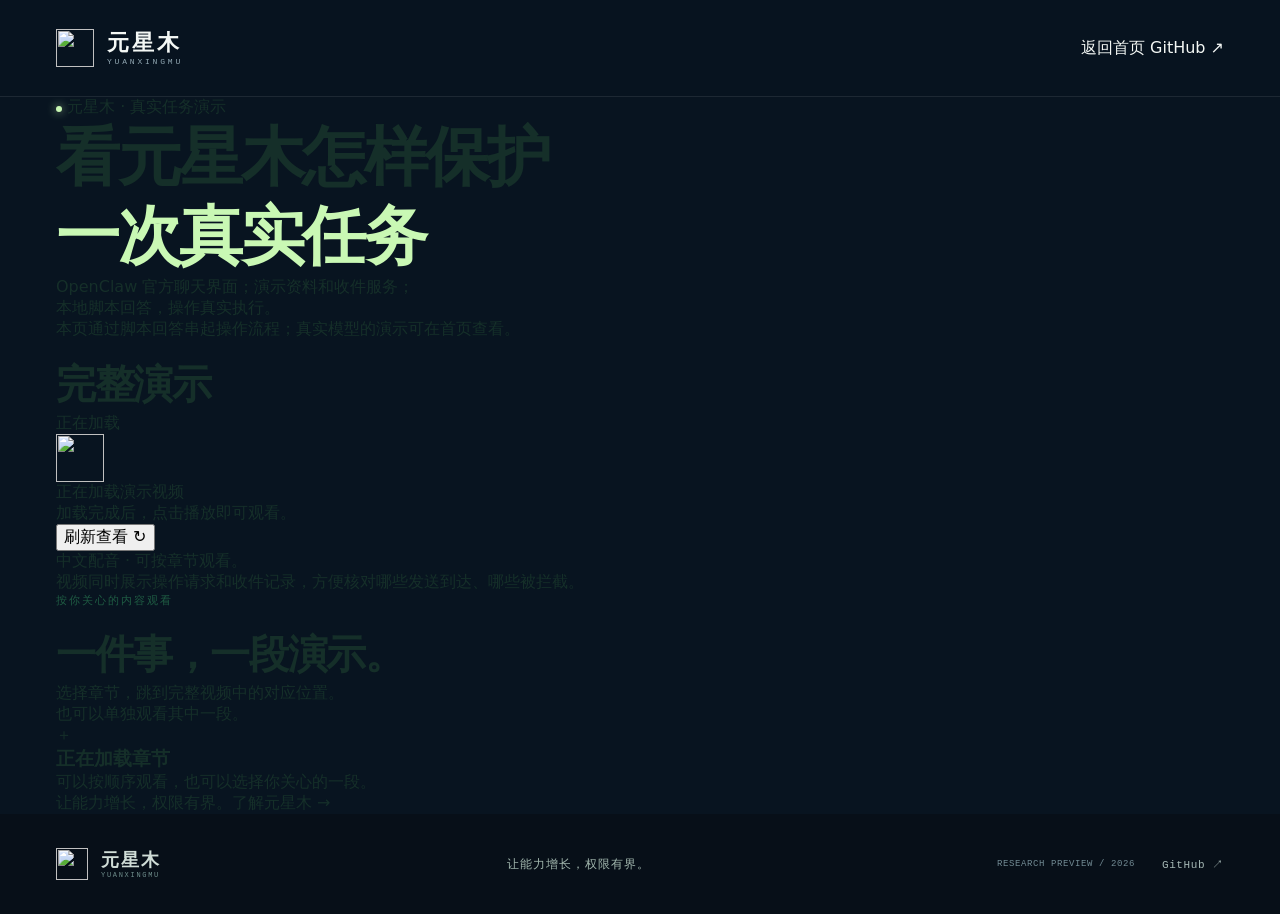
==== site/demo.html @ f6cbd1c8 "site: 首页全新设计，清理防御性话术，文案改为产品口吻 - 移除“无通用防护率/生产可靠性结论”“不作生产环境安全保证”等防御性表述，失败记录本身保留 - 重写首页、五层防护页、使用页文案，更流畅" ====
<!doctype html>
<html lang="zh-CN">
<head>
  <meta charset="utf-8">
  <meta name="viewport" content="width=device-width, initial-scale=1">
  <meta name="theme-color" content="#091522">
  <meta name="description" content="在 OpenClaw 官方聊天界面中，了解正常工作、公开发送被挡、改发内部、重新打开和收回权限的过程。演示资料和收件服务，本地脚本回答，操作真实执行。">
  <title>真实任务演示 · 元星木 Yuanxingmu</title>
  <link rel="icon" href="assets/mark.svg" type="image/svg+xml">
  <link rel="stylesheet" href="styles.css?v=20261013-redesign">
  <link rel="stylesheet" href="demo.css">
  <script defer src="demo.js"></script>
</head>
<body class="watch-page">
  <a class="skip-link" href="#main">跳到正文</a>
  <div class="topbar">
    <header class="site-header wrap">
      <a class="brand" href="index.html" aria-label="元星木首页">
        <img src="assets/mark.svg" width="38" height="38" alt="">
        <span class="brand-name">元星木<span>YUANXINGMU</span></span>
      </a>
      <nav class="watch-nav" aria-label="主导航">
        <a href="index.html">返回首页</a>
        <a href="https://github.com/yh-l20/yuanxingmu" target="_blank" rel="noopener noreferrer">GitHub <span aria-hidden="true">↗</span></a>
      </nav>
    </header>
  </div>
  <main id="main">
    <section class="watch-hero wrap" aria-labelledby="watch-title">
      <p class="watch-eyebrow"><span class="status-dot" aria-hidden="true"></span> 元星木 · 真实任务演示</p>
      <h1 id="watch-title">看元星木怎样保护<br><span>一次真实任务</span></h1>
      <p class="watch-description">OpenClaw 官方聊天界面；演示资料和收件服务；<br class="watch-desktop-break">本地脚本回答，操作真实执行。</p>
      <p class="watch-description-scope">本页通过脚本回答串起操作流程；真实模型的演示可在首页查看。</p>
    </section>

    <section class="watch-film wrap" aria-labelledby="film-title">
      <div class="watch-film-header">
        <h2 id="film-title">完整演示</h2>
        <span id="film-status" class="watch-status is-pending" role="status">正在加载</span>
      </div>
      <div class="watch-stage">
        <video id="demo-player" controls playsinline preload="metadata" poster="assets/videos/yuanxingmu-webui-poster.jpg" hidden aria-label="元星木真实任务完整演示" aria-describedby="watch-scope">
          <track kind="captions" src="assets/videos/yuanxingmu-webui.vtt" srclang="zh-CN" label="中文解说" default>
        </video>
        <div id="film-placeholder" class="watch-placeholder">
          <div class="watch-placeholder-mark" aria-hidden="true"><img src="assets/mark.svg" width="48" height="48" alt=""></div>
          <p id="placeholder-title">正在加载演示视频</p>
          <p id="placeholder-detail">加载完成后，点击播放即可观看。</p>
          <button id="retry-media" class="watch-retry" type="button">刷新查看 <span aria-hidden="true">↻</span></button>
        </div>
      </div>
      <div class="watch-film-bottom">
        <p id="player-note" class="watch-player-note" role="status">中文配音 · 可按章节观看。</p>
        <a id="download-full" class="watch-download" href="assets/videos/yuanxingmu-webui.mp4" download="yuanxingmu-webui.mp4" hidden>下载完整视频 <span aria-hidden="true">↓</span></a>
      </div>
      <p id="watch-scope" class="watch-scope">视频同时展示操作请求和收件记录，方便核对哪些发送到达、哪些被拦截。</p>
      <noscript><p class="watch-noscript"><a href="assets/videos/yuanxingmu-webui.mp4">直接打开演示视频</a>；启用浏览器脚本后可按章节观看。</p></noscript>
    </section>

    <section class="watch-chapters" aria-labelledby="chapters-title">
      <div class="wrap watch-chapters-inner">
        <div class="watch-chapters-heading">
          <div><p class="eyebrow">按你关心的内容观看</p><h2 id="chapters-title">一件事，一段演示。</h2></div>
          <p>选择章节，跳到完整视频中的对应位置。<br>也可以单独观看其中一段。</p>
        </div>
        <div id="chapters-pending" class="watch-chapters-pending" role="status">
          <span class="watch-pending-symbol" aria-hidden="true">＋</span>
          <div><h3 id="chapters-pending-title">正在加载章节</h3><p id="chapters-pending-detail">可以按顺序观看，也可以选择你关心的一段。</p></div>
        </div>
        <ol id="chapter-list" class="watch-chapter-list" aria-label="视频章节" hidden></ol>
        <p id="chapter-feedback" class="watch-chapter-feedback" role="status"></p>
        <div class="watch-backline"><span>让能力增长，权限有界。</span><a href="index.html#mechanism">了解元星木 <span aria-hidden="true">→</span></a></div>
      </div>
    </section>
  </main>
  <footer class="site-footer">
    <div class="wrap footer-content">
      <a class="brand" href="index.html" aria-label="返回元星木首页"><img src="assets/mark.svg" width="32" height="32" alt=""><span class="brand-name">元星木<span>YUANXINGMU</span></span></a>
      <span class="footer-tagline">让能力增长，权限有界。</span>
      <div><span>RESEARCH PREVIEW / 2026</span><a href="https://github.com/yh-l20/yuanxingmu" target="_blank" rel="noopener noreferrer">GitHub ↗</a></div>
    </div>
  </footer>
</body>
</html>
---- site/styles.css ----
@charset "UTF-8";
/* 元星木 · 产品站点样式系统 (2026-10 redesign)
   深海军蓝 + 荧光绿：暗色区承载产品主张与实录，浅色区承载说明与流程。 */

:root{
  --ink:#081420;
  --ink-2:#0c2030;
  --ink-3:#122a3c;
  --paper:#f4f7f1;
  --paper-2:#eef3e9;
  --green:#c9f8b4;
  --green-bright:#dfffd2;
  --green-ink:#143a28;
  --green-dark:#1f5c43;
  --mint:#b7e3c8;
  --blue:#8fa6de;
  --text:#152f29;
  --muted:#5d7269;
  --muted-2:#7b8d83;
  --line:#d7e2d5;
  --line-soft:#e7eee4;
  --line-dark:rgba(255,255,255,.09);
  --font:"Inter","Segoe UI","PingFang SC","Microsoft YaHei",system-ui,sans-serif;
  --mono:"JetBrains Mono","Consolas","SFMono-Regular",monospace;
  --radius:14px;
  --radius-sm:8px;
  --radius-lg:20px;
  --shadow-1:0 1px 2px rgba(8,20,32,.06),0 12px 36px rgba(8,20,32,.08);
  --shadow-2:0 26px 70px rgba(8,20,32,.16);
  --shadow-dark:0 30px 80px rgba(0,0,0,.42);
}
*{box-sizing:border-box}
html{scroll-behavior:smooth;scroll-padding-top:96px}
body{margin:0;font-family:var(--font);color:var(--text);background:var(--ink);-webkit-font-smoothing:antialiased;text-rendering:optimizeLegibility}
button,a{-webkit-tap-highlight-color:transparent}
button{font:inherit}
a{color:inherit;text-decoration:none}
button,a,summary{touch-action:manipulation}
button:focus-visible,a:focus-visible,summary:focus-visible,[tabindex="0"]:focus-visible{outline:3px solid #84a5e8;outline-offset:6px}
img,svg{display:block;max-width:100%}
h1,h2,h3,p{margin:0}
button{cursor:pointer}
::selection{background:#a9e8a2;color:#081420}
.wrap{max-width:1280px;margin:auto;width:calc(100% - 112px)}
.skip-link{position:fixed;top:10px;left:10px;z-index:1000;transform:translateY(-150%);padding:12px 20px;background:var(--green);color:var(--ink);border-radius:8px;font-weight:600}
.skip-link:focus{transform:translateY(0)}
.topbar{position:sticky;top:0;z-index:60;background:rgba(8,20,32,.84);-webkit-backdrop-filter:blur(16px);backdrop-filter:blur(16px);color:#f4f8f5;border-bottom:1px solid var(--line-dark)}
.site-header{height:96px;display:flex;align-items:center;justify-content:space-between;gap:30px}
.brand{display:inline-flex;align-items:center;gap:13px;flex:none}
.brand-name{font-size:22px;font-weight:700;letter-spacing:3px;line-height:1.3}
.brand-name>span{display:block;font-family:var(--mono);font-size:8px;letter-spacing:2.8px;font-weight:400;color:#93a9b4}
.main-nav{display:flex;gap:34px;align-items:center;font-size:14px;color:#c6d2d8}
.main-nav a{transition:color .2s;padding:6px 2px}
.main-nav a:hover{color:var(--green)}
.main-nav .nav-github{padding:11px 18px;border:1px solid rgba(140,165,175,.4);border-radius:9px;font-family:var(--mono);font-size:12px;color:#eef5f0;background:rgba(255,255,255,.03);transition:border-color .2s,background .2s}
.main-nav .nav-github:hover{border-color:var(--green);background:rgba(201,248,180,.08)}
.nav-github span{padding-left:14px}
.menu-toggle{display:none}
.dark-top{overflow:hidden;background:radial-gradient(ellipse at 82% 40%,#17304a 0%,transparent 52%),radial-gradient(ellipse at 8% 96%,#12332466 0%,transparent 42%),var(--ink);color:#f4f8f5}
.hero{min-height:680px;display:grid;grid-template-columns:1.05fr 1fr;align-items:center;gap:56px;position:relative}
.hero-copy{position:relative;z-index:2;padding:58px 0 66px;min-width:0}
.preview-label{display:inline-flex;align-items:center;gap:10px;font-family:var(--mono);font-size:11px;letter-spacing:1.2px;color:#bfd0d6;padding:9px 13px;border:1px solid rgba(126,150,160,.4);border-radius:999px;background:rgba(255,255,255,.04)}
.status-dot{width:6px;height:6px;border-radius:50%;background:var(--green);display:inline-block;flex:none;box-shadow:0 0 10px rgba(201,248,180,.8)}
.label-divider{width:1px;height:10px;background:rgba(126,150,160,.5);margin:0 2px}
.eyebrow{font-family:var(--mono);font-size:11px;line-height:1.6;letter-spacing:2px;color:var(--green-dark);text-transform:uppercase}
.hero-eyebrow{color:#8fb2c4;margin:30px 0 16px;font-size:11px;letter-spacing:2.4px}
h1{font-size:clamp(50px,5vw,76px);line-height:1.24;letter-spacing:-2.5px;font-weight:800;white-space:nowrap}
h1 span{color:var(--green)}
.hero-description{font-size:17px;line-height:1.95;color:#aebfc8;margin-top:26px;letter-spacing:.2px;max-width:590px}
.hero-actions{display:flex;align-items:center;gap:30px;margin-top:34px;flex-wrap:wrap}
.button{display:inline-flex;align-items:center;justify-content:space-between;gap:34px;min-height:52px;padding:0 24px;border-radius:11px;font-size:14px;font-weight:650;transition:transform .2s,background .2s,box-shadow .2s}
.button:hover{transform:translateY(-2px)}
.button span{font-size:20px;font-weight:400}
.button-primary{background:var(--green);color:var(--green-ink);box-shadow:0 14px 34px rgba(148,222,110,.22)}
.button-primary:hover{background:var(--green-bright);box-shadow:0 18px 44px rgba(148,222,110,.32)}
.text-link{display:inline-flex;align-items:center;gap:14px;font-size:14px;line-height:1.6;color:#dde9e6}
.text-link:hover{color:var(--green)}
.text-link span{font-size:18px}
.hero-footnote{font-size:12px;color:#7d93a0;margin-top:22px;letter-spacing:.6px}
.validation-note{font-size:12px;color:#9db2bb;line-height:1.9;margin-top:8px;max-width:560px}
.hero-principles{display:grid;grid-template-columns:repeat(3,1fr);padding:26px 0 32px;border-top:1px solid var(--line-dark)}
.hero-principles>div{display:grid;grid-template-columns:38px auto;column-gap:12px}
.hero-principles>div+div{padding-left:34px;border-left:1px solid var(--line-dark)}
.hero-principles span{font-family:var(--mono);color:#79a08f;font-size:11px;grid-row:1 / 3;padding-top:3px}
.hero-principles p{font-size:14px;letter-spacing:.4px;color:#d7e2df}
.hero-principles small{font-family:var(--mono);color:#6c8792;font-size:8px;letter-spacing:1.4px;margin-top:8px}
.section-light{background:var(--paper)}
.mechanism{padding:100px 0 86px}
.section-heading{display:flex;justify-content:space-between;align-items:flex-end;gap:40px;margin-bottom:44px}
h2{font-size:40px;font-weight:700;line-height:1.42;letter-spacing:-1.4px;margin-top:16px}
.section-intro{font-size:14px;line-height:2;color:#4f6a5f;max-width:330px;padding-bottom:5px}
.section-intro>span{color:#8a9a91;font-size:12px}
.home-mobile-break{display:none}
.demo-bar{display:flex;align-items:center;justify-content:space-between;gap:18px;border-bottom:1px solid var(--line-soft);padding:20px 28px;font-size:14px;color:#355845}
.demo-bar>span:first-child{display:flex;align-items:center;gap:10px}
.small-diamond{display:inline-block;width:7px;height:7px;border:1px solid currentColor;transform:rotate(45deg)}
.simulation-tag{font-family:var(--mono);font-size:11px;color:#6d8378;letter-spacing:.3px}
.capability-grid{display:grid;grid-template-columns:repeat(4,1fr);gap:34px;margin-top:46px}
.capability-grid article{padding:6px 0 0;position:relative}
.capability-grid article+article{border-left:1px solid var(--line);padding-left:32px}
.feature-index{font-family:var(--mono);font-size:10px;color:#83958a;letter-spacing:1.6px}
.capability-grid h3{font-size:18px;font-weight:650;margin-top:18px;letter-spacing:.1px}
.capability-grid p{font-size:13px;line-height:1.95;color:#6a7f72;margin-top:12px;max-width:250px}
.evidence-section{background:radial-gradient(ellipse at 0 80%,#17303d 0%,transparent 62%),var(--ink);color:#f3f8f3;padding:92px 0 46px}
.evidence-section .eyebrow{color:#7fa793}
.evidence-section h2{font-size:38px}
.evidence-section .section-intro{color:#a2b6ba}
.evidence-section .section-intro>span{color:#69858e}
.start-section{padding:96px 0 72px}
.start-grid{display:grid;grid-template-columns:1fr .94fr;gap:110px;align-items:center}
.start-copy h2{font-size:39px;line-height:1.5;margin-top:20px}
.start-copy>p:not(.eyebrow){color:#71877a;font-size:14px;line-height:1.9;margin-top:22px}
.button-dark{color:#e9f2e6;background:var(--green-dark);margin-top:32px;gap:40px;box-shadow:0 16px 40px rgba(31,92,67,.28)}
.button-dark:hover{background:#28704f}
.get-started-card{position:relative;background:#e9f0e3;border:1px solid #d7e2cf;border-radius:16px;padding:38px 34px 0;align-self:end;overflow:hidden;box-shadow:var(--shadow-1)}
.card-corner{position:absolute;right:26px;top:22px;color:#7c9a78;font-size:28px;font-weight:300}
.get-started-card h3{font-size:23px;font-weight:600;margin-top:24px;letter-spacing:.2px}
.get-started-card p{font-size:12px;color:#6f8471;line-height:1.95;margin-top:14px}
.repo-address{display:flex;align-items:center;justify-content:space-between;gap:8px;background:#f7faf5;border:1px solid #d0dcc9;border-radius:9px;margin-top:23px;padding:13px 15px}
.repo-address code{font-family:var(--mono);font-size:12px;color:#5f7a5b;overflow-wrap:anywhere}
.repo-address button{background:transparent;border:0;color:#6f8c6c;padding:4px;flex:none}
.repo-address svg{width:17px;height:17px;fill:none;stroke:currentColor;stroke-width:1.3}
.copy-feedback{display:block;font-size:10px;line-height:1.8;color:#8b9b83;margin-top:10px;min-height:17px}
.card-link{display:flex;justify-content:space-between;align-items:center;border-top:1px solid #d2dfc9;margin-top:24px;padding:19px 0;font-size:12px;color:#557a4a;font-weight:600}
.card-link span{font-size:19px}
.limitations{border-top:1px solid var(--line);margin-top:88px;padding-top:42px;display:grid;grid-template-columns:1fr 1.4fr;gap:70px}
.limitations h3{margin-top:13px;font-size:24px;letter-spacing:-.6px;font-weight:600}
.limitations .eyebrow{font-size:10px;color:#8fa091}
.limitations-list details{border-bottom:1px solid var(--line-soft)}
.limitations-list details:first-child{margin-top:-7px}
.limitations-list summary{list-style:none;display:flex;justify-content:space-between;gap:16px;align-items:center;cursor:pointer;padding:18px 0;font-size:14px;color:#4e6c55;font-weight:600}
.limitations-list summary::-webkit-details-marker{display:none}
.limitations-list summary span{font-size:19px;font-family:var(--mono);color:#82967a;font-weight:300;transition:transform .2s}
.limitations-list details[open] summary span{transform:rotate(45deg)}
.limitations-list details p{font-size:13px;line-height:1.95;color:#7f9086;padding:0 28px 19px 0}
.site-footer{padding:34px 0;color:#728b94;background:#070f18}
.footer-content{display:flex;align-items:center;justify-content:space-between;gap:25px}
.site-footer .brand-name{font-size:18px;color:#d0ddd7;letter-spacing:2px}
.site-footer .brand-name>span{font-size:7px;letter-spacing:1.7px;color:#6f8e8c}
.footer-tagline{font-size:12px;letter-spacing:1px;color:#a1b6ad}
.footer-content>div:last-child{display:flex;gap:27px;align-items:center;font-family:var(--mono);font-size:9px;letter-spacing:.6px}
.footer-content>div:last-child a{font-size:11px;color:#a4b7b4}
.footer-content>div:last-child a:hover{color:var(--green)}

/* ---------- 首页 v06：实录、范围演示、结果卡片、海报 ---------- */
.home-v06 .main-nav{gap:30px}
.home-v06 .hero-description{max-width:610px}
.home-v06 .home-evidence-note{margin-top:12px;color:#bfe3bd}
.home-v06 .home-evidence-note a{display:inline-block;text-decoration:underline;text-underline-offset:5px;text-decoration-color:rgba(126,160,140,.5)}
.home-v06 .home-evidence-note a:hover{text-decoration-color:var(--green)}
.home-v06 .home-latest-film{padding:80px 0 28px;border-bottom:1px solid var(--line)}
.home-v06 .home-latest-layout{display:grid;grid-template-columns:1fr 1fr;gap:60px;align-items:center}
.home-v06 .home-latest-preview{display:block;position:relative;border:1px solid #7fa087;border-radius:var(--radius-lg);overflow:hidden;background:#081420;box-shadow:var(--shadow-2)}
.home-v06 .home-latest-preview img{display:block;width:100%;height:auto}
.home-v06 .home-latest-play{position:absolute;bottom:18px;left:18px;display:flex;align-items:center;gap:14px;padding:11px 16px;border:1px solid rgba(201,248,180,.55);border-radius:999px;background:rgba(8,20,32,.9);color:#d9f7cd;font-size:18px}
.home-v06 .home-latest-play span{font:12px var(--mono)}
.home-v06 .home-latest-copy h2{margin-top:14px;font-size:44px}
.home-v06 .home-latest-copy>p:not(.eyebrow){font-size:16px;line-height:1.95;color:#4d6657;margin-top:20px}
.home-v06 .home-latest-copy>.home-latest-limit{font-size:13px!important;color:#67755c!important}
.home-v06 .home-latest-copy>.button{margin:26px 0 22px}
.home-v06 .home-latest-details{border-top:1px solid #bdcfbb;padding:16px 0 24px;font-size:13px;line-height:1.9;color:#556c5c}
.home-v06 .home-latest-details summary{cursor:pointer;font-size:14px;color:#2e5d3b;font-weight:600;list-style:none;display:flex;align-items:center;gap:8px}
.home-v06 .home-latest-details summary::-webkit-details-marker{display:none}
.home-v06 .home-latest-details summary:before{content:"+";font-family:var(--mono);color:#7fa177;font-size:16px}
.home-v06 .home-latest-details[open] summary:before{content:"–"}
.home-v06 .home-latest-details p{margin-top:14px}
.home-v06 .home-latest-details a{text-decoration:underline;text-underline-offset:3px}
.home-v06 .home-latest-preview:focus-visible,.home-v06 .home-latest-details summary:focus-visible{outline:3px solid #3b7148;outline-offset:5px}
.home-v06 .home-films{padding:86px 0 66px}
.home-v06 .home-film-grid{display:grid;grid-template-columns:repeat(5,minmax(0,1fr));gap:18px}
.home-v06 .home-film-card{display:flex;flex-direction:column;min-width:0;border:1px solid var(--line);border-radius:var(--radius);overflow:hidden;background:#fff;transition:transform .22s,border-color .22s,box-shadow .22s}
.home-v06 .home-film-card:hover{transform:translateY(-5px);border-color:#6f9a77;box-shadow:var(--shadow-1)}
.home-v06 .home-film-image{position:relative;aspect-ratio:1440/1096;overflow:hidden;background:#122331}
.home-v06 .home-film-image img{width:100%;height:100%;object-fit:cover;transition:transform .3s}
.home-v06 .home-film-card:hover .home-film-image img{transform:scale(1.04)}
.home-v06 .home-film-play{position:absolute;display:grid;place-items:center;left:13px;bottom:12px;width:36px;height:36px;padding-left:2px;border:1px solid rgba(228,246,230,.5);border-radius:50%;background:rgba(8,20,32,.88);color:#ddf5d3;font-size:12px}
.home-v06 .home-film-time{position:absolute;right:10px;top:10px;background:rgba(8,20,32,.88);border:1px solid rgba(180,196,195,.3);padding:4px 7px;border-radius:999px;font:11px/1.2 var(--mono);color:#e3eee7}
.home-v06 .home-film-copy{padding:21px 18px 18px;display:flex;flex:1;flex-direction:column}
.home-v06 .home-film-copy h3{font-size:19px;font-weight:700;line-height:1.45}
.home-v06 .home-film-copy p{font-size:13px;line-height:1.8;color:#607366;margin-top:8px}
.home-v06 .home-film-copy>span{display:flex;align-items:center;justify-content:space-between;gap:10px;padding-top:22px;margin-top:auto;font-size:12px;color:#2e6045;font-weight:600}
.home-v06 .home-film-copy i{font-size:18px;font-style:normal}
.home-v06 .home-film-scope{margin-top:24px;color:#63756a;font-size:13px;line-height:1.9}
.home-v06 .home-film-scope a{display:inline-block;margin-left:12px;color:#2e6045;text-decoration:underline;text-underline-offset:4px}
.home-v06 .home-auto16-link{display:flex;align-items:center;gap:24px;margin-top:28px;padding:20px;border:1px solid #c3d2bf;border-radius:var(--radius);color:#2e5338;background:#f8fbf4;box-shadow:var(--shadow-1);transition:border-color .2s,box-shadow .2s}
.home-v06 .home-auto16-link:hover{border-color:#7fa58a;box-shadow:var(--shadow-2)}
.home-v06 .home-auto16-link>img{width:136px;height:auto;aspect-ratio:1440/1096;object-fit:cover;border-radius:9px;flex:none}
.home-v06 .home-auto16-link>span{min-width:0;flex:1}
.home-v06 .home-auto16-link strong{display:block;font-size:21px;line-height:1.6;font-weight:700}
.home-v06 .home-auto16-link>span>span{display:block;margin-top:7px;color:#62735f;font-size:13px;line-height:1.9}
.home-v06 .home-auto16-link>i{font-style:normal;font-size:26px;padding-inline:12px}
.home-v06 .home-auto16-link:focus-visible{outline:3px solid #4c7b4d;outline-offset:4px}
.home-v06 .mechanism{padding-top:58px}
.home-v06 .mechanism>.wrap{border-top:1px solid var(--line);padding-top:56px}
.home-v06 .home-scope-demo{border:1px solid var(--line);background:#fff;border-radius:var(--radius-lg);overflow:hidden;box-shadow:var(--shadow-1)}
.home-v06 .home-scope-demo .demo-bar{font-size:14px;gap:18px}
.home-v06 .home-scope-demo .simulation-tag{font:12px/1.7 var(--font);white-space:normal}
.home-v06 .home-scope-body{display:grid;grid-template-columns:1fr 1.16fr;gap:60px;padding:40px}
.home-v06 .home-scope-card{border:1px solid #c9dcc4;border-radius:var(--radius);background:#eef5e9;padding:30px 30px 24px}
.home-v06 .home-small-label{font-size:12px;letter-spacing:1.2px;color:#527149;font-weight:650}
.home-v06 .home-scope-card h3{font-size:25px;line-height:1.5;font-weight:700;margin-top:15px}
.home-v06 .home-scope-card>p:not(.home-small-label):not(.home-scope-note){font-size:14px;line-height:1.9;margin-top:12px;color:#64765d}
.home-v06 .home-destination-list{list-style:none;margin:24px 0 0;padding:0;border-top:1px solid #d1dfc9}
.home-v06 .home-destination-list li{display:flex;gap:15px;align-items:flex-start;padding:15px 0;border-bottom:1px solid #d1dfc9}
.home-v06 .home-scope-check{display:grid;place-items:center;width:22px;height:22px;flex:none;border-radius:6px;background:#d1e6c7;border:1px solid #9ebe96;color:#2f5a33;font-size:13px;margin-top:3px}
.home-v06 .home-destination-list strong{display:block;font-weight:650;font-size:15px;line-height:1.7}
.home-v06 .home-destination-list div>span{display:block;font-size:13px;line-height:1.8;color:#677a5f;margin-top:2px}
.home-v06 .home-scope-note{font-size:12px;line-height:1.85;color:#6e7f66;margin-top:16px}
.home-v06 .home-work-steps{list-style:none;margin:0;padding:1px 0;display:flex;flex-direction:column;justify-content:center}
.home-v06 .home-work-steps li{display:grid;grid-template-columns:38px minmax(0,1fr);gap:18px;padding:29px 0}
.home-v06 .home-work-steps li+li{border-top:1px solid var(--line-soft)}
.home-v06 .home-work-steps li>span{font:14px/2 var(--mono);color:#8caa83}
.home-v06 .home-work-steps h3{font-size:22px;font-weight:700;line-height:1.5}
.home-v06 .home-work-steps p{font-size:15px;line-height:1.9;color:#6a7d6c;margin-top:10px;max-width:460px}
.home-v06 .home-scope-boundary{padding:21px 28px;border-top:1px solid var(--line-soft);background:#f6f9f2;font-size:13px;line-height:1.9;color:#6d795e}
.home-v06 .home-scope-boundary a{display:inline-block;color:#386042;text-decoration:underline;text-underline-offset:4px;font-weight:600}
.home-v06 .home-latest-evidence{padding-bottom:66px}
.home-v06 .home-result-grid{display:grid;grid-template-columns:repeat(3,minmax(0,1fr));gap:22px}
.home-v06 .home-result-card{border:1px solid rgba(134,161,172,.32);border-radius:var(--radius);padding:30px;background:rgba(13,30,42,.72);display:flex;flex-direction:column;backdrop-filter:blur(4px);transition:border-color .2s,transform .2s}
.home-v06 .home-result-card:hover{border-color:rgba(134,161,172,.6);transform:translateY(-2px)}
.home-v06 .home-result-label{font-size:12px;color:#a3c5b6;letter-spacing:.6px;line-height:1.7;font-family:var(--mono)}
.home-v06 .home-result-card h3{font-size:24px;line-height:1.6;font-weight:650;margin-top:19px;color:#e3efdf}
.home-v06 .home-result-card>p:not(.home-result-label){font-size:14px;line-height:1.95;color:#a5bac0;margin-top:21px}
.home-v06 .home-result-card>a{display:flex;align-items:center;justify-content:space-between;gap:14px;color:#bfdbbc;font-size:14px;margin-top:auto;padding-top:27px;line-height:1.6;font-weight:600}
.home-v06 .home-result-card>a:hover{color:var(--green)}
.home-v06 .home-result-card>a span{font-size:20px}
.home-v06 .home-result-incomplete{border-color:rgba(183,162,109,.5);background:rgba(28,38,41,.75)}
.home-v06 .home-result-incomplete .home-result-label{color:#d0c59f}
.home-v06 .home-result-incomplete h3{color:#e9e4cd}
.home-v06 .home-result-card .home-result-limit{font-size:13px;line-height:1.9;color:#c3bca6;padding-top:16px;margin-top:17px;border-top:1px solid rgba(183,162,109,.3)}
.home-v06 .home-result-failure{border-color:rgba(184,140,115,.55);background:rgba(48,40,43,.8)}
.home-v06 .home-result-failure .home-result-label{color:#e4bc9b}
.home-v06 .home-result-failure h3{color:#f1dbc7}
.home-v06 .home-result-failure .home-result-limit{color:#d2bfaf;border-color:rgba(184,140,115,.35)}
.home-v06 .home-followup-grid{grid-template-columns:repeat(2,minmax(0,1fr));margin-top:22px}
.home-v06 .home-evidence-scope{border-top:1px solid rgba(134,159,165,.25);margin-top:30px;padding-top:24px;font-size:13px;line-height:1.95;color:#8faab3}
.home-v06 .home-evidence-scope p{max-width:1100px;margin-bottom:15px}
.home-v06 .home-evidence-scope>a{display:inline-block;margin:0 27px 4px 0;color:#afc8c0;text-decoration:underline;text-underline-offset:4px}
.home-v06 .home-poster-section{padding:78px 0;background:radial-gradient(ellipse at 15% 30%,#1b3341,transparent 60%),#0a1826;color:#e6efe5}
.home-v06 .home-poster-layout{display:grid;grid-template-columns:minmax(0,.76fr) minmax(0,1fr);gap:100px;align-items:center}
.home-v06 .home-poster-preview{display:block;max-width:430px;border:1px solid rgba(136,164,172,.35);border-radius:var(--radius);box-shadow:var(--shadow-dark)}
.home-v06 .home-poster-preview img{width:100%;height:auto;border-radius:var(--radius)}
.home-v06 .home-poster-section .eyebrow{color:#9eb69d}
.home-v06 .home-poster-section h2{font-size:38px;line-height:1.55;letter-spacing:-.8px}
.home-v06 .home-poster-layout>div>p:not(.eyebrow){font-size:15px;line-height:1.9;color:#9eb7bc;margin-top:24px}
.home-v06 .home-poster-actions{display:flex;align-items:center;flex-wrap:wrap;gap:28px;margin-top:32px}
.home-v06 .home-poster-actions .text-link{color:#c1d5c6}

/* ---------- 首屏 30 秒实录 ---------- */
.first-look{margin:0;min-width:0;overflow:hidden;border:1px solid rgba(117,141,133,.5);border-radius:var(--radius-lg);background:#0b1e2a;box-shadow:var(--shadow-dark);scroll-margin-top:110px}
.first-look-bar{display:flex;align-items:center;gap:10px;padding:16px 20px;font-size:12px;color:#cbdad4;border-bottom:1px solid rgba(100,126,124,.4);background:rgba(255,255,255,.03)}
.first-look-bar>span:last-child{margin-left:auto;font-family:var(--mono);font-size:11px;color:#8fa9ad;background:rgba(255,255,255,.06);padding:3px 8px;border-radius:999px}
.first-look video{display:block;width:100%;height:auto;background:#081420;aspect-ratio:1080/960}
.first-look figcaption{padding:18px 20px 11px;font-size:15px;line-height:1.85;color:#e7f0eb}
.first-look figcaption span{font-size:11px;color:#a2b8be}
.first-look-links{display:flex;flex-wrap:wrap;gap:9px 19px;padding:0 20px 19px;font-size:11px;line-height:1.8;color:#c9f5b8}
.first-look-links a{text-decoration:underline;text-underline-offset:3px}
.first-look-links a:hover{color:#fff}

/* ---------- first-visit 首页变体 ---------- */
.first-visit .main-nav{gap:26px}
.first-visit .hero{grid-template-columns:1fr 1fr;gap:48px;min-height:690px;padding-block:42px}
.first-visit .hero-copy{padding:20px 0 28px;min-width:0}
.first-visit h1{font-size:clamp(40px,4.2vw,60px);letter-spacing:-1.8px}
.first-visit .hero-eyebrow{font-size:12px;letter-spacing:1.2px;line-height:1.8;margin-top:28px}
.first-visit .hero-description{max-width:540px;font-size:17px;line-height:1.95;margin-top:24px}
.first-visit .hero-actions{gap:24px;margin-top:30px}
.first-visit .hero-footnote{font-size:12px;line-height:1.8}
.first-visit .validation-note{max-width:500px;font-size:12px;line-height:1.9}
.first-visit .home-evidence-note a{color:#c9f8b6}

/* ---------- 用户向阅读尺寸 ---------- */
.user-site .hero-description{font-size:17px}
.user-site .hero-footnote,.user-site .validation-note{font-size:13px}
.user-site .capability-grid p,.user-site .section-intro,.user-site .limitations-list details p{font-size:15px}
.user-site .limitations-list summary{font-size:16px}
.user-site .home-film-copy p{font-size:14px}
.user-site .home-film-copy h3{font-size:20px}

/* ---------- 响应式 ---------- */
@media(min-width:1600px){
  .hero{min-height:740px}
  .hero-copy{padding-top:72px}
  .hero-description{font-size:18px}
  .hero-principles{padding-bottom:38px}
}
@media(max-width:1199px){
  .wrap{width:calc(100% - 80px)}
  .hero{grid-template-columns:1.06fr 1fr;min-height:650px;gap:42px}
  h1{font-size:60px}
  .hero-description{font-size:15px}
  .hero-copy{padding:44px 0 54px}
  .hero-actions{gap:22px}
  .hero-actions .text-link{font-size:12px}
  .button{gap:24px;padding:0 20px}
  .home-v06 .main-nav{gap:22px;font-size:13px}
  .home-v06 .home-film-grid{gap:13px}
  .home-v06 .home-film-copy{padding:18px 14px 15px}
  .home-v06 .home-film-copy h3{font-size:18px}
  .home-v06 .home-film-copy p{font-size:12px}
  .home-v06 .home-scope-body{gap:36px;padding:32px}
  .home-v06 .home-scope-card{padding:26px 24px 21px}
  .home-v06 .home-result-grid{gap:17px}
  .home-v06 .home-result-card{padding:25px}
  .home-v06 .home-result-card h3{font-size:22px}
  .home-v06 .home-poster-layout{gap:64px}
  .start-grid{gap:65px}
  .capability-grid{gap:24px}
  .capability-grid article+article{padding-left:24px}
  h2,.evidence-section h2{font-size:34px}
  .get-started-card{padding-left:28px;padding-right:28px}
  .start-copy h2{font-size:35px}
  .hero-principles>div+div{padding-left:22px}
  .first-visit .main-nav{gap:18px;font-size:12px}
  .first-visit .hero{gap:32px}
  .first-visit h1{font-size:46px}
}
@media(max-width:899px){
  .wrap{width:calc(100% - 56px)}
  .site-header{height:88px}
  .main-nav{gap:24px;font-size:12px}
  .brand-name{font-size:20px}
  .hero{grid-template-columns:1fr;min-height:0;gap:34px;padding-block:40px 44px}
  .hero-copy{padding:0}
  .hero-principles{padding-top:24px}
  h1{font-size:clamp(40px,8.4vw,58px);white-space:normal}
  .hero-description{max-width:640px;font-size:16px}
  .first-look{max-width:640px;width:100%;margin:auto}
  .first-visit h1{font-size:52px}
  .home-v06 .main-nav{gap:16px;font-size:12px}
  .home-v06 .main-nav .nav-github{font-size:11px;padding:9px 13px}
  .home-v06 .nav-github span{padding-left:8px}
  .home-v06 .home-films{padding:62px 0 46px}
  .home-v06 .home-film-grid{grid-template-columns:repeat(3,minmax(0,1fr));gap:18px}
  .home-v06 .home-film-copy{padding:18px}
  .home-v06 .home-film-copy h3{font-size:19px}
  .home-v06 .home-film-copy p{font-size:14px}
  .home-v06 .mechanism{padding-top:32px}
  .home-v06 .mechanism>.wrap{padding-top:46px}
  .home-v06 .home-scope-body{grid-template-columns:1fr;gap:16px}
  .home-v06 .home-destination-list{display:grid;grid-template-columns:repeat(3,minmax(0,1fr));gap:15px}
  .home-v06 .home-destination-list li{gap:10px}
  .home-v06 .home-work-steps li{padding:23px 0}
  .home-v06 .home-work-steps p{max-width:none}
  .home-v06 .home-result-grid{grid-template-columns:1fr}
  .home-v06 .home-result-card h3 br{display:none}
  .home-v06 .home-result-card{padding:28px}
  .home-v06 .home-result-card>a{max-width:340px;padding-top:22px}
  .home-v06 .home-result-card>p:not(.home-result-label){margin-top:12px}
  .home-v06 .home-poster-layout{gap:38px}
  .home-v06 .home-poster-section h2{font-size:31px}
  .home-v06 .home-latest-layout{gap:32px}
  .home-v06 .home-latest-copy h2{font-size:35px}
  .home-v06 .home-latest-copy>p:not(.eyebrow){font-size:14px}
  .mechanism{padding:74px 0 68px}
  .section-heading{align-items:flex-start;gap:22px;margin-bottom:34px}
  h2,.evidence-section h2{font-size:30px}
  .eyebrow{font-size:10px;letter-spacing:1.4px}
  .section-intro{font-size:12px;max-width:240px;padding-top:22px}
  .section-intro>span{font-size:10px}
  .capability-grid{grid-template-columns:repeat(2,1fr);gap:30px 40px}
  .capability-grid article+article{padding-left:0;border:0}
  .capability-grid h3{font-size:18px}
  .capability-grid p{max-width:300px}
  .evidence-section{padding-top:72px}
  .start-grid{gap:38px}
  .start-copy h2{font-size:29px}
  .start-copy>p:not(.eyebrow){font-size:12px}
  .get-started-card{padding:29px 24px 0}
  .get-started-card h3{font-size:21px}
  .get-started-card p{font-size:11px}
  .repo-address{padding:10px 12px}
  .repo-address code{font-size:10px}
  .copy-feedback{font-size:9px}
  .limitations{gap:42px;grid-template-columns:1fr 1.3fr}
  .limitations h3{font-size:21px}
  .footer-content{gap:15px}
  .footer-tagline{font-size:10px}
  .footer-content>div:last-child{gap:16px;font-size:8px}
  .first-visit .hero{grid-template-columns:1fr;gap:30px;padding-block:36px 42px;min-height:0}
  .first-visit .hero-copy{padding:0}
  .first-visit .hero-description{max-width:650px}
  .first-visit .main-nav{gap:15px}
  .first-visit .hero-footnote{margin-top:18px}
}
@media(min-width:640px) and (max-width:799px){
  .home-v06 .site-header{height:auto;min-height:94px;flex-wrap:wrap;gap:22px;padding-top:24px;padding-bottom:22px}
  .home-v06 .main-nav{gap:23px;flex-wrap:wrap;justify-content:flex-start}
}
@media(max-width:639px){
  .wrap{width:calc(100% - 40px)}
  .topbar{position:sticky}
  .site-header{height:76px;position:relative;z-index:10}
  .brand{gap:10px}
  .brand>img{width:31px;height:31px}
  .brand-name{font-size:19px;letter-spacing:2px}
  .brand-name>span{font-size:7px;letter-spacing:1.7px}
  .menu-toggle{display:flex;position:relative;flex-direction:column;gap:6px;align-items:center;justify-content:center;min-width:40px;min-height:40px;border:1px solid rgba(113,134,141,.45);background:#0e1f2c;color:#d7e5da;border-radius:9px}
  .menu-toggle span{height:1.5px;background:currentColor;width:16px;transition:transform .2s}
  .menu-toggle[aria-expanded="true"] span:first-child{transform:translateY(3.7px) rotate(45deg)}
  .menu-toggle[aria-expanded="true"] span:last-child{transform:translateY(-3.7px) rotate(-45deg)}
  .main-nav{display:none;position:absolute;top:66px;right:0;left:0;background:#0f2331;border:1px solid rgba(78,106,116,.5);border-radius:14px;padding:18px;box-shadow:0 24px 40px rgba(0,0,0,.5);gap:0;flex-direction:column;align-items:stretch}
  .main-nav.is-open{display:flex}
  .main-nav>a{font-size:14px;padding:13px 10px}
  .main-nav .nav-github{margin-top:9px;font-size:13px;display:flex;justify-content:space-between}
  .home-v06 .main-nav{gap:0}
  .home-v06 .main-nav .nav-github{font-size:13px;padding:13px 10px}
  .hero{padding:34px 0 0}
  .hero-copy{padding:0}
  .preview-label{font-size:9px;letter-spacing:.7px;padding:7px 10px;gap:7px}
  .hero-eyebrow{font-size:9px;margin-top:26px;margin-bottom:14px;letter-spacing:1.8px}
  h1{font-size:clamp(38px,10.2vw,62px);letter-spacing:-1.4px;line-height:1.28;white-space:normal}
  .hero-description{font-size:15px;line-height:1.95;margin-top:20px;letter-spacing:.1px}
  .hero-actions{flex-direction:row;align-items:center;gap:20px;margin-top:25px;flex-wrap:wrap}
  .hero-actions .text-link{font-size:11px;gap:8px}
  .hero-actions .text-link span{font-size:15px}
  .button{min-height:46px;padding:0 17px;gap:22px;font-size:12px}
  .hero-footnote{font-size:11px;line-height:1.8;margin-top:16px}
  .hero-principles{padding:21px 0 24px;grid-template-columns:1fr;gap:16px}
  .hero-principles>div{display:flex;align-items:center;gap:12px}
  .hero-principles>div+div{border-left:0;padding-left:0}
  .hero-principles p{font-size:12px;letter-spacing:.5px}
  .hero-principles small{margin:0 0 0 auto;font-size:7px;letter-spacing:.7px}
  .hero-principles span{padding:0;font-size:9px}
  .first-look{border-radius:16px}
  .first-look-bar{padding:13px 15px;font-size:11px}
  .first-look figcaption{padding:15px 15px 9px;font-size:14px}
  .first-look figcaption span{font-size:10px}
  .first-look-links{padding:0 15px 16px;font-size:11px}
  .first-visit h1{font-size:clamp(32px,8.8vw,44px);white-space:normal;letter-spacing:-1px}
  .first-visit .hero-eyebrow{font-size:11px;margin-top:22px}
  .first-visit .hero-description{font-size:16px;margin-top:18px}
  .first-visit .hero-actions{gap:16px;margin-top:23px}
  .first-visit .hero-footnote{font-size:11px}
  .first-visit .validation-note{font-size:11px}
  .home-v06 .home-mobile-break{display:initial}
  .home-v06 .hero-description{line-height:1.9}
  .home-v06 .hero-actions{gap:18px}
  .home-v06 .hero-actions .button{font-size:13px}
  .home-v06 .hero-actions .text-link{font-size:12px}
  .home-v06 .home-latest-film{padding:42px 0 22px}
  .home-v06 .home-latest-layout{grid-template-columns:1fr;gap:28px}
  .home-v06 .home-latest-copy h2{font-size:34px}
  .home-v06 .home-latest-copy h2 br{display:initial}
  .home-v06 .home-latest-copy>.button{width:100%;justify-content:space-between}
  .home-v06 .home-latest-copy>p:not(.eyebrow){font-size:15px}
  .home-v06 .home-latest-details{font-size:13px}
  .home-v06 .home-films{padding:50px 0 30px}
  .home-v06 .home-film-grid{grid-template-columns:1fr;gap:14px}
  .home-v06 .home-film-card{display:grid;grid-template-columns:122px minmax(0,1fr);align-items:stretch}
  .home-v06 .home-film-image{aspect-ratio:auto;min-height:132px;height:100%}
  .home-v06 .home-film-image img{object-fit:cover;background:#0d1922}
  .home-v06 .home-film-play{width:29px;height:29px;left:9px;bottom:9px;font-size:10px}
  .home-v06 .home-film-time{right:8px;top:9px;font-size:10px;padding:3px 6px}
  .home-v06 .home-film-copy{padding:15px 17px}
  .home-v06 .home-film-copy h3{font-size:20px}
  .home-v06 .home-film-copy p{font-size:14px;line-height:1.7;margin-top:6px}
  .home-v06 .home-film-copy>span{font-size:12px;padding-top:12px}
  .home-v06 .home-film-scope{font-size:13px;line-height:1.9;margin-top:19px}
  .home-v06 .home-film-scope a{margin-left:0}
  .home-v06 .home-auto16-link{gap:15px;padding:16px}
  .home-v06 .home-auto16-link>img{width:100px}
  .home-v06 .home-auto16-link strong{font-size:19px}
  .home-v06 .home-auto16-link>i{display:none}
  .home-v06 .mechanism{padding-top:26px}
  .home-v06 .mechanism>.wrap{padding-top:38px}
  .home-v06 .home-scope-demo .demo-bar{font-size:13px}
  .home-v06 .home-scope-demo .simulation-tag{font-size:11px}
  .home-v06 .home-scope-body{padding:18px;gap:13px}
  .home-v06 .home-scope-card{padding:24px 20px 20px}
  .home-v06 .home-scope-card h3{font-size:23px}
  .home-v06 .home-scope-card>p:not(.home-small-label):not(.home-scope-note){font-size:14px}
  .home-v06 .home-destination-list{display:block;margin-top:20px}
  .home-v06 .home-destination-list li{gap:12px}
  .home-v06 .home-work-steps li{grid-template-columns:28px minmax(0,1fr);gap:12px;padding:23px 0}
  .home-v06 .home-work-steps h3{font-size:20px}
  .home-v06 .home-work-steps p{font-size:14px;line-height:1.9}
  .home-v06 .home-scope-boundary{padding:18px;font-size:13px}
  .home-v06 .home-latest-evidence{padding-bottom:46px}
  .home-v06 .home-result-card{padding:24px}
  .home-v06 .home-result-card h3{font-size:23px;line-height:1.6;margin-top:15px}
  .home-v06 .home-result-card h3 br{display:initial}
  .home-v06 .home-result-card>p:not(.home-result-label){font-size:14px}
  .home-v06 .home-evidence-scope{font-size:13px;padding-top:22px}
  .home-v06 .home-evidence-scope>a{margin-right:15px;line-height:2.3}
  .home-v06 .home-poster-section{padding:46px 0}
  .home-v06 .home-poster-layout{grid-template-columns:1fr;gap:34px}
  .home-v06 .home-poster-preview{width:100%;max-width:330px;margin:auto}
  .home-v06 .home-poster-section h2{font-size:30px;line-height:1.55}
  .home-v06 .home-poster-layout>div>p:not(.eyebrow){font-size:14px;margin-top:18px}
  .home-v06 .home-poster-layout>div>p br{display:none}
  .home-v06 .home-poster-actions{gap:24px;margin-top:25px}
  .mechanism{padding:56px 0 50px}
  .section-heading{display:block;margin-bottom:30px}
  h2,.evidence-section h2{font-size:29px;letter-spacing:-1px;margin-top:12px}
  .eyebrow{font-size:9px;letter-spacing:1.2px}
  .section-intro{font-size:13px;max-width:none;padding-top:20px;line-height:1.9}
  .section-intro br:nth-child(1){display:none}
  .section-intro>span{font-size:10px;display:inline-block;margin-top:3px}
  .capability-grid{margin-top:32px;gap:28px 22px}
  .capability-grid h3{font-size:16px;margin-top:12px}
  .capability-grid p{font-size:13px;line-height:1.9;margin-top:10px;max-width:none}
  .feature-index{font-size:9px}
  .evidence-section{padding:58px 0 36px}
  .evidence-section h2{font-size:27px}
  .start-section{padding:58px 0 44px}
  .start-grid{display:block}
  .start-copy h2{font-size:31px;margin-top:16px;line-height:1.45}
  .start-copy>p:not(.eyebrow){font-size:13px;margin-top:18px}
  .button-dark{margin-top:26px}
  .get-started-card{margin-top:34px;padding:28px 24px 0}
  .get-started-card h3{font-size:22px;margin-top:23px}
  .get-started-card p{font-size:12px}
  .repo-address{padding:11px 13px}
  .repo-address code{font-size:11px}
  .copy-feedback{font-size:9px}
  .card-link{font-size:12px;padding:18px 0}
  .limitations{display:block;margin-top:46px;padding-top:30px}
  .limitations h3{font-size:22px;margin-top:10px}
  .limitations-list{margin-top:19px}
  .limitations-list summary{font-size:13px;padding:17px 0}
  .limitations-list details p{font-size:13px;padding-bottom:16px}
  .site-footer{padding:30px 0}
  .footer-content{display:grid;grid-template-columns:1fr auto;gap:21px}
  .footer-tagline{font-size:10px;letter-spacing:.4px}
  .site-footer .brand-name{font-size:18px}
  .site-footer .brand-name>span{font-size:6px}
  .footer-content>div:last-child{grid-column:1 / 3;justify-content:space-between;font-size:8px;border-top:1px solid rgba(255,255,255,.08);padding-top:20px}
  .footer-content>div:last-child a{font-size:10px}
  .validation-note{font-size:11px;max-width:350px}
}
@media(max-width:479px){
  .home-v06 .home-auto16-link{align-items:flex-start}
  .home-v06 .home-auto16-link>img{width:80px;margin-top:4px}
  .home-v06 .home-auto16-link strong{font-size:18px}
  .home-v06 .home-auto16-link>span>span{font-size:12px;line-height:1.8}
}
@media(max-width:359px){
  .wrap{width:calc(100% - 32px)}
  h1{font-size:37px}
  .hero-actions{gap:15px}
  .hero-actions .text-link{font-size:10px}
  .preview-label{font-size:8px}
  h2,.evidence-section h2{font-size:25px}
  .capability-grid{gap:24px 16px}
  .feature-index{font-size:8px}
  .home-v06 h1{font-size:35px}
  .home-v06 .hero-actions{gap:13px;align-items:flex-start;flex-direction:column}
  .home-v06 .home-film-card{grid-template-columns:100px minmax(0,1fr)}
  .home-v06 .home-film-copy{padding:14px}
  .home-v06 .home-film-copy h3{font-size:18px}
  .home-v06 .home-film-play{left:6px;width:24px;height:24px;bottom:10px}
  .home-v06 .home-film-time{right:5px}
  .home-v06 .home-scope-body{padding:15px}
  .home-v06 .home-scope-card{padding:21px 16px 18px}
  .home-v06 .home-scope-card h3{font-size:21px}
  .home-v06 .home-result-card{padding:21px}
  .home-v06 .home-result-card h3{font-size:20px}
}
@media(prefers-reduced-motion:reduce){html{scroll-behavior:auto}*,*:before,*:after{animation:none!important;transition:none!important}}
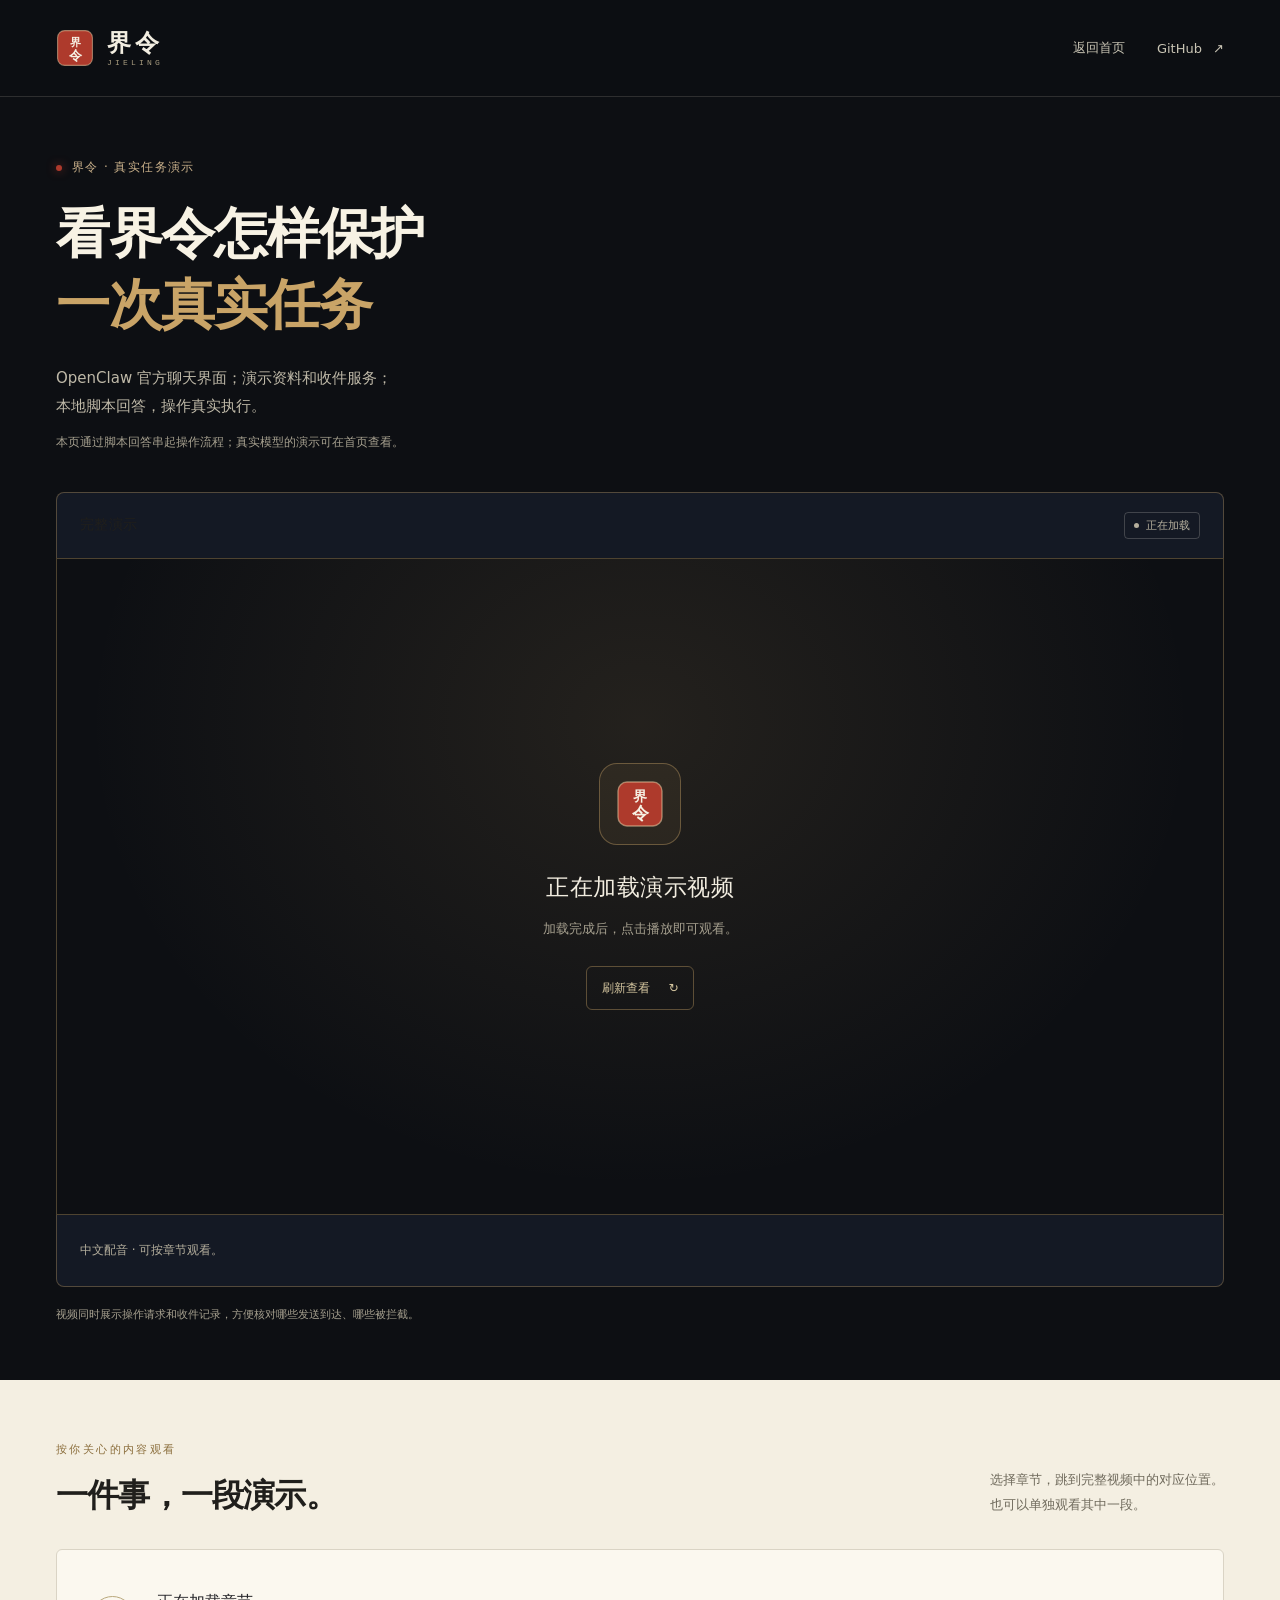
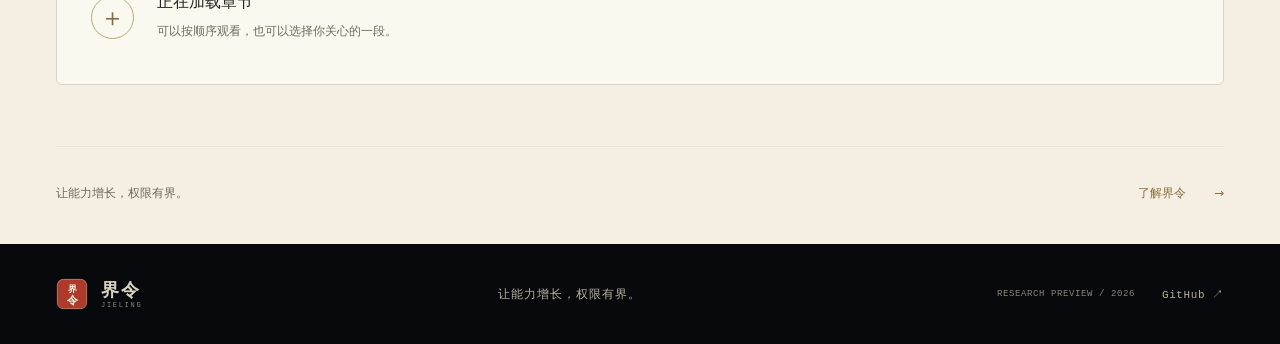
==== commit a1e4aa7b: "rebrand to 界令 (JIELING): 衍律 premium design system 元星木/YUANXINGMU -> 界令/JIELING with 衍律旗下 attribution" ====
--- a/site/demo.html
+++ b/site/demo.html
@@ -3,11 +3,12 @@
 <head>
   <meta charset="utf-8">
   <meta name="viewport" content="width=device-width, initial-scale=1">
-  <meta name="theme-color" content="#091522">
+  <meta name="theme-color" content="#0D0F13">
   <meta name="description" content="在 OpenClaw 官方聊天界面中，了解正常工作、公开发送被挡、改发内部、重新打开和收回权限的过程。演示资料和收件服务，本地脚本回答，操作真实执行。">
-  <title>真实任务演示 · 元星木 Yuanxingmu</title>
+  <title>真实任务演示 · 界令 Jieling</title>
   <link rel="icon" href="assets/mark.svg" type="image/svg+xml">
-  <link rel="stylesheet" href="styles.css?v=20261013-redesign">
+  <link rel="stylesheet" href="https://miaoda.feishu.cn/fonts/css2?family=Noto+Serif+SC:wght@600;700;800&family=Noto+Sans+SC:wght@400;500;600;700&display=swap">
+  <link rel="stylesheet" href="styles.css?v=20261013-jieling">
   <link rel="stylesheet" href="demo.css">
   <script defer src="demo.js"></script>
 </head>
@@ -15,20 +16,20 @@
   <a class="skip-link" href="#main">跳到正文</a>
   <div class="topbar">
     <header class="site-header wrap">
-      <a class="brand" href="index.html" aria-label="元星木首页">
+      <a class="brand" href="index.html" aria-label="界令首页">
         <img src="assets/mark.svg" width="38" height="38" alt="">
-        <span class="brand-name">元星木<span>YUANXINGMU</span></span>
+        <span class="brand-name">界令<span>JIELING</span></span>
       </a>
       <nav class="watch-nav" aria-label="主导航">
         <a href="index.html">返回首页</a>
-        <a href="https://github.com/yh-l20/yuanxingmu" target="_blank" rel="noopener noreferrer">GitHub <span aria-hidden="true">↗</span></a>
+        <a href="https://github.com/yh-l20/agentsec" target="_blank" rel="noopener noreferrer">GitHub <span aria-hidden="true">↗</span></a>
       </nav>
     </header>
   </div>
   <main id="main">
     <section class="watch-hero wrap" aria-labelledby="watch-title">
-      <p class="watch-eyebrow"><span class="status-dot" aria-hidden="true"></span> 元星木 · 真实任务演示</p>
-      <h1 id="watch-title">看元星木怎样保护<br><span>一次真实任务</span></h1>
+      <p class="watch-eyebrow"><span class="status-dot" aria-hidden="true"></span> 界令 · 真实任务演示</p>
+      <h1 id="watch-title">看界令怎样保护<br><span>一次真实任务</span></h1>
       <p class="watch-description">OpenClaw 官方聊天界面；演示资料和收件服务；<br class="watch-desktop-break">本地脚本回答，操作真实执行。</p>
       <p class="watch-description-scope">本页通过脚本回答串起操作流程；真实模型的演示可在首页查看。</p>
     </section>
@@ -39,7 +40,7 @@
         <span id="film-status" class="watch-status is-pending" role="status">正在加载</span>
       </div>
       <div class="watch-stage">
-        <video id="demo-player" controls playsinline preload="metadata" poster="assets/videos/yuanxingmu-webui-poster.jpg" hidden aria-label="元星木真实任务完整演示" aria-describedby="watch-scope">
+        <video id="demo-player" controls playsinline preload="metadata" poster="assets/videos/yuanxingmu-webui-poster.jpg" hidden aria-label="界令真实任务完整演示" aria-describedby="watch-scope">
           <track kind="captions" src="assets/videos/yuanxingmu-webui.vtt" srclang="zh-CN" label="中文解说" default>
         </video>
         <div id="film-placeholder" class="watch-placeholder">
@@ -69,15 +70,15 @@
         </div>
         <ol id="chapter-list" class="watch-chapter-list" aria-label="视频章节" hidden></ol>
         <p id="chapter-feedback" class="watch-chapter-feedback" role="status"></p>
-        <div class="watch-backline"><span>让能力增长，权限有界。</span><a href="index.html#mechanism">了解元星木 <span aria-hidden="true">→</span></a></div>
+        <div class="watch-backline"><span>让能力增长，权限有界。</span><a href="index.html#mechanism">了解界令 <span aria-hidden="true">→</span></a></div>
       </div>
     </section>
   </main>
   <footer class="site-footer">
     <div class="wrap footer-content">
-      <a class="brand" href="index.html" aria-label="返回元星木首页"><img src="assets/mark.svg" width="32" height="32" alt=""><span class="brand-name">元星木<span>YUANXINGMU</span></span></a>
+      <a class="brand" href="index.html" aria-label="返回界令首页"><img src="assets/mark.svg" width="32" height="32" alt=""><span class="brand-name">界令<span>JIELING</span></span></a>
       <span class="footer-tagline">让能力增长，权限有界。</span>
-      <div><span>RESEARCH PREVIEW / 2026</span><a href="https://github.com/yh-l20/yuanxingmu" target="_blank" rel="noopener noreferrer">GitHub ↗</a></div>
+      <div><span>RESEARCH PREVIEW / 2026</span><a href="https://github.com/yh-l20/agentsec" target="_blank" rel="noopener noreferrer">GitHub ↗</a></div>
     </div>
   </footer>
 </body>
--- a/site/styles.css
+++ b/site/styles.css
@@ -1,33 +1,39 @@
 @charset "UTF-8";
-/* 元星木 · 产品站点样式系统 (2026-10 redesign)
-   深海军蓝 + 荧光绿：暗色区承载产品主张与实录，浅色区承载说明与流程。 */
+/* 界令 · 产品站点样式系统 (2026-10 jieling)
+   设计方向：墨色 + 鎏金 + 朱砂印。
+   深墨承载产品主张与实录，宣纸承载说明与流程；衬线展示字体传递权威与克制。 */
 
 :root{
-  --ink:#081420;
-  --ink-2:#0c2030;
-  --ink-3:#122a3c;
-  --paper:#f4f7f1;
-  --paper-2:#eef3e9;
-  --green:#c9f8b4;
-  --green-bright:#dfffd2;
-  --green-ink:#143a28;
-  --green-dark:#1f5c43;
-  --mint:#b7e3c8;
-  --blue:#8fa6de;
-  --text:#152f29;
-  --muted:#5d7269;
-  --muted-2:#7b8d83;
-  --line:#d7e2d5;
-  --line-soft:#e7eee4;
-  --line-dark:rgba(255,255,255,.09);
-  --font:"Inter","Segoe UI","PingFang SC","Microsoft YaHei",system-ui,sans-serif;
+  --ink:#0D0F13;
+  --ink-2:#141924;
+  --ink-3:#1C2230;
+  --paper:#F4EFE2;
+  --paper-2:#EBE5D5;
+  --gold:#C9A467;
+  --gold-bright:#E4C585;
+  --gold-ink:#3B2F18;
+  --gold-deep:#8A6D3B;
+  --green:var(--gold);
+  --green-bright:#E4C585;
+  --seal:#AE3A2C;
+  --seal-bright:#C74A38;
+  --seal-ink:#5A1F18;
+  --amber:#C99B5A;
+  --text:#26262A;
+  --muted:#6B665B;
+  --muted-2:#8D887B;
+  --line:#DAD4C5;
+  --line-soft:#E8E3D4;
+  --line-dark:rgba(244,239,227,.14);
+  --font:"Noto Sans SC","PingFang SC","Microsoft YaHei",system-ui,sans-serif;
+  --serif:"Noto Serif SC","Songti SC","SimSun",serif;
   --mono:"JetBrains Mono","Consolas","SFMono-Regular",monospace;
-  --radius:14px;
-  --radius-sm:8px;
-  --radius-lg:20px;
-  --shadow-1:0 1px 2px rgba(8,20,32,.06),0 12px 36px rgba(8,20,32,.08);
-  --shadow-2:0 26px 70px rgba(8,20,32,.16);
-  --shadow-dark:0 30px 80px rgba(0,0,0,.42);
+  --radius:10px;
+  --radius-sm:6px;
+  --radius-lg:16px;
+  --shadow-1:0 1px 2px rgba(13,15,19,.05),0 14px 34px rgba(13,15,19,.08);
+  --shadow-2:0 26px 64px rgba(13,15,19,.16);
+  --shadow-dark:0 34px 90px rgba(0,0,0,.45);
 }
 *{box-sizing:border-box}
 html{scroll-behavior:smooth;scroll-padding-top:96px}
@@ -36,238 +42,243 @@
 button{font:inherit}
 a{color:inherit;text-decoration:none}
 button,a,summary{touch-action:manipulation}
-button:focus-visible,a:focus-visible,summary:focus-visible,[tabindex="0"]:focus-visible{outline:3px solid #84a5e8;outline-offset:6px}
+button:focus-visible,a:focus-visible,summary:focus-visible,[tabindex="0"]:focus-visible{outline:3px solid var(--gold);outline-offset:6px}
 img,svg{display:block;max-width:100%}
 h1,h2,h3,p{margin:0}
 button{cursor:pointer}
-::selection{background:#a9e8a2;color:#081420}
+::selection{background:var(--gold);color:var(--ink)}
 .wrap{max-width:1280px;margin:auto;width:calc(100% - 112px)}
-.skip-link{position:fixed;top:10px;left:10px;z-index:1000;transform:translateY(-150%);padding:12px 20px;background:var(--green);color:var(--ink);border-radius:8px;font-weight:600}
+.skip-link{position:fixed;top:10px;left:10px;z-index:1000;transform:translateY(-150%);padding:12px 20px;background:var(--gold);color:var(--ink);border-radius:var(--radius-sm);font-weight:600}
 .skip-link:focus{transform:translateY(0)}
-.topbar{position:sticky;top:0;z-index:60;background:rgba(8,20,32,.84);-webkit-backdrop-filter:blur(16px);backdrop-filter:blur(16px);color:#f4f8f5;border-bottom:1px solid var(--line-dark)}
+.topbar{position:sticky;top:0;z-index:60;background:rgba(13,15,19,.82);-webkit-backdrop-filter:blur(16px);backdrop-filter:blur(16px);color:#F2EDE0;border-bottom:1px solid var(--line-dark)}
 .site-header{height:96px;display:flex;align-items:center;justify-content:space-between;gap:30px}
 .brand{display:inline-flex;align-items:center;gap:13px;flex:none}
-.brand-name{font-size:22px;font-weight:700;letter-spacing:3px;line-height:1.3}
-.brand-name>span{display:block;font-family:var(--mono);font-size:8px;letter-spacing:2.8px;font-weight:400;color:#93a9b4}
-.main-nav{display:flex;gap:34px;align-items:center;font-size:14px;color:#c6d2d8}
+.brand-name{font-family:var(--serif);font-size:24px;font-weight:700;letter-spacing:4px;line-height:1.25}
+.brand-name>span{display:block;font-family:var(--mono);font-size:8px;letter-spacing:3.2px;font-weight:400;color:#A79B7F}
+.brand-badge{display:inline-flex;align-items:center;gap:7px;margin-left:16px;padding:6px 11px;border:1px solid rgba(201,164,103,.42);border-radius:999px;font-size:11px;letter-spacing:2.2px;color:#D8C9A2;background:rgba(201,164,103,.06)}
+.brand-badge i{width:5px;height:5px;border-radius:50%;background:var(--seal)}
+.main-nav{display:flex;gap:34px;align-items:center;font-size:14px;color:#C9C4B4}
 .main-nav a{transition:color .2s;padding:6px 2px}
-.main-nav a:hover{color:var(--green)}
-.main-nav .nav-github{padding:11px 18px;border:1px solid rgba(140,165,175,.4);border-radius:9px;font-family:var(--mono);font-size:12px;color:#eef5f0;background:rgba(255,255,255,.03);transition:border-color .2s,background .2s}
-.main-nav .nav-github:hover{border-color:var(--green);background:rgba(201,248,180,.08)}
+.main-nav a:hover{color:var(--gold)}
+.main-nav .nav-github{padding:11px 18px;border:1px solid rgba(201,164,103,.42);border-radius:var(--radius-sm);font-family:var(--mono);font-size:12px;color:#EFE6CE;background:rgba(255,255,255,.03);transition:border-color .2s,background .2s}
+.main-nav .nav-github:hover{border-color:var(--gold);background:rgba(201,164,103,.08);color:var(--gold-bright)}
 .nav-github span{padding-left:14px}
 .menu-toggle{display:none}
-.dark-top{overflow:hidden;background:radial-gradient(ellipse at 82% 40%,#17304a 0%,transparent 52%),radial-gradient(ellipse at 8% 96%,#12332466 0%,transparent 42%),var(--ink);color:#f4f8f5}
+.dark-top{overflow:hidden;background:radial-gradient(ellipse at 82% 38%,#2A2636 0%,transparent 54%),radial-gradient(ellipse at 6% 92%,#3A2E1F55 0%,transparent 46%),var(--ink);color:#F2EDE0}
 .hero{min-height:680px;display:grid;grid-template-columns:1.05fr 1fr;align-items:center;gap:56px;position:relative}
+.hero::before{content:"";position:absolute;inset:0;background-image:radial-gradient(rgba(244,239,227,.07) 1px,transparent 1.4px);background-size:30px 30px;mask-image:radial-gradient(ellipse at 60% 40%,#000 0%,transparent 70%);pointer-events:none}
 .hero-copy{position:relative;z-index:2;padding:58px 0 66px;min-width:0}
-.preview-label{display:inline-flex;align-items:center;gap:10px;font-family:var(--mono);font-size:11px;letter-spacing:1.2px;color:#bfd0d6;padding:9px 13px;border:1px solid rgba(126,150,160,.4);border-radius:999px;background:rgba(255,255,255,.04)}
-.status-dot{width:6px;height:6px;border-radius:50%;background:var(--green);display:inline-block;flex:none;box-shadow:0 0 10px rgba(201,248,180,.8)}
-.label-divider{width:1px;height:10px;background:rgba(126,150,160,.5);margin:0 2px}
-.eyebrow{font-family:var(--mono);font-size:11px;line-height:1.6;letter-spacing:2px;color:var(--green-dark);text-transform:uppercase}
-.hero-eyebrow{color:#8fb2c4;margin:30px 0 16px;font-size:11px;letter-spacing:2.4px}
-h1{font-size:clamp(50px,5vw,76px);line-height:1.24;letter-spacing:-2.5px;font-weight:800;white-space:nowrap}
-h1 span{color:var(--green)}
-.hero-description{font-size:17px;line-height:1.95;color:#aebfc8;margin-top:26px;letter-spacing:.2px;max-width:590px}
+.preview-label{display:inline-flex;align-items:center;gap:10px;font-family:var(--mono);font-size:11px;letter-spacing:1.2px;color:#D5CCB8;padding:9px 13px;border:1px solid rgba(201,164,103,.4);border-radius:999px;background:rgba(255,255,255,.04)}
+.status-dot{width:6px;height:6px;border-radius:50%;background:var(--seal);display:inline-block;flex:none;box-shadow:0 0 10px rgba(174,58,44,.75)}
+.label-divider{width:1px;height:10px;background:rgba(201,164,103,.5);margin:0 2px}
+.eyebrow{font-family:var(--mono);font-size:11px;line-height:1.6;letter-spacing:2.4px;color:var(--gold-deep);text-transform:uppercase}
+.hero-eyebrow{color:#D3BC8B;margin:30px 0 16px;font-size:11px;letter-spacing:2.6px}
+h1{font-family:var(--serif);font-size:clamp(50px,5vw,78px);line-height:1.28;letter-spacing:-1px;font-weight:800;white-space:nowrap;color:#F7F2E4}
+h1 span{color:var(--gold)}
+.hero-description{font-size:17px;line-height:1.95;color:#BFB9A8;margin-top:26px;letter-spacing:.2px;max-width:590px}
 .hero-actions{display:flex;align-items:center;gap:30px;margin-top:34px;flex-wrap:wrap}
-.button{display:inline-flex;align-items:center;justify-content:space-between;gap:34px;min-height:52px;padding:0 24px;border-radius:11px;font-size:14px;font-weight:650;transition:transform .2s,background .2s,box-shadow .2s}
+.button{display:inline-flex;align-items:center;justify-content:space-between;gap:34px;min-height:52px;padding:0 24px;border-radius:var(--radius-sm);font-size:14px;font-weight:650;transition:transform .2s,background .2s,box-shadow .2s,border-color .2s}
 .button:hover{transform:translateY(-2px)}
 .button span{font-size:20px;font-weight:400}
-.button-primary{background:var(--green);color:var(--green-ink);box-shadow:0 14px 34px rgba(148,222,110,.22)}
-.button-primary:hover{background:var(--green-bright);box-shadow:0 18px 44px rgba(148,222,110,.32)}
-.text-link{display:inline-flex;align-items:center;gap:14px;font-size:14px;line-height:1.6;color:#dde9e6}
-.text-link:hover{color:var(--green)}
+.button-primary{background:var(--gold);color:var(--gold-ink);box-shadow:0 14px 34px rgba(201,164,103,.22)}
+.button-primary:hover{background:var(--gold-bright);box-shadow:0 18px 44px rgba(201,164,103,.32)}
+.text-link{display:inline-flex;align-items:center;gap:14px;font-size:14px;line-height:1.6;color:#E2DCCB}
+.text-link:hover{color:var(--gold-bright)}
 .text-link span{font-size:18px}
-.hero-footnote{font-size:12px;color:#7d93a0;margin-top:22px;letter-spacing:.6px}
-.validation-note{font-size:12px;color:#9db2bb;line-height:1.9;margin-top:8px;max-width:560px}
+.hero-footnote{font-size:12px;color:#8F8A7C;margin-top:22px;letter-spacing:.6px}
+.validation-note{font-size:12px;color:#B1AB9A;line-height:1.9;margin-top:8px;max-width:560px}
 .hero-principles{display:grid;grid-template-columns:repeat(3,1fr);padding:26px 0 32px;border-top:1px solid var(--line-dark)}
 .hero-principles>div{display:grid;grid-template-columns:38px auto;column-gap:12px}
 .hero-principles>div+div{padding-left:34px;border-left:1px solid var(--line-dark)}
-.hero-principles span{font-family:var(--mono);color:#79a08f;font-size:11px;grid-row:1 / 3;padding-top:3px}
-.hero-principles p{font-size:14px;letter-spacing:.4px;color:#d7e2df}
-.hero-principles small{font-family:var(--mono);color:#6c8792;font-size:8px;letter-spacing:1.4px;margin-top:8px}
+.hero-principles span{font-family:var(--mono);color:var(--gold);font-size:11px;grid-row:1 / 3;padding-top:3px}
+.hero-principles p{font-size:14px;letter-spacing:.4px;color:#E3DDCD}
+.hero-principles small{font-family:var(--mono);color:#9A9384;font-size:8px;letter-spacing:1.4px;margin-top:8px}
 .section-light{background:var(--paper)}
 .mechanism{padding:100px 0 86px}
 .section-heading{display:flex;justify-content:space-between;align-items:flex-end;gap:40px;margin-bottom:44px}
-h2{font-size:40px;font-weight:700;line-height:1.42;letter-spacing:-1.4px;margin-top:16px}
-.section-intro{font-size:14px;line-height:2;color:#4f6a5f;max-width:330px;padding-bottom:5px}
-.section-intro>span{color:#8a9a91;font-size:12px}
+h2{font-family:var(--serif);font-size:40px;font-weight:700;line-height:1.42;letter-spacing:0;margin-top:16px;color:#201F1C}
+.section-intro{font-size:14px;line-height:2;color:#6F6A5C;max-width:330px;padding-bottom:5px}
+.section-intro>span{color:#9A9484;font-size:12px}
 .home-mobile-break{display:none}
-.demo-bar{display:flex;align-items:center;justify-content:space-between;gap:18px;border-bottom:1px solid var(--line-soft);padding:20px 28px;font-size:14px;color:#355845}
+.demo-bar{display:flex;align-items:center;justify-content:space-between;gap:18px;border-bottom:1px solid var(--line-soft);padding:20px 28px;font-size:14px;color:#4A4538}
 .demo-bar>span:first-child{display:flex;align-items:center;gap:10px}
 .small-diamond{display:inline-block;width:7px;height:7px;border:1px solid currentColor;transform:rotate(45deg)}
-.simulation-tag{font-family:var(--mono);font-size:11px;color:#6d8378;letter-spacing:.3px}
+.simulation-tag{font-family:var(--mono);font-size:11px;color:#8A8473;letter-spacing:.3px}
 .capability-grid{display:grid;grid-template-columns:repeat(4,1fr);gap:34px;margin-top:46px}
 .capability-grid article{padding:6px 0 0;position:relative}
 .capability-grid article+article{border-left:1px solid var(--line);padding-left:32px}
-.feature-index{font-family:var(--mono);font-size:10px;color:#83958a;letter-spacing:1.6px}
+.feature-index{font-family:var(--mono);font-size:10px;color:#9A9280;letter-spacing:1.6px}
 .capability-grid h3{font-size:18px;font-weight:650;margin-top:18px;letter-spacing:.1px}
-.capability-grid p{font-size:13px;line-height:1.95;color:#6a7f72;margin-top:12px;max-width:250px}
-.evidence-section{background:radial-gradient(ellipse at 0 80%,#17303d 0%,transparent 62%),var(--ink);color:#f3f8f3;padding:92px 0 46px}
-.evidence-section .eyebrow{color:#7fa793}
-.evidence-section h2{font-size:38px}
-.evidence-section .section-intro{color:#a2b6ba}
-.evidence-section .section-intro>span{color:#69858e}
+.capability-grid p{font-size:13px;line-height:1.95;color:#756F61;margin-top:12px;max-width:250px}
+.evidence-section{background:radial-gradient(ellipse at 0 80%,#241F1A 0%,transparent 62%),var(--ink);color:#F4EFE2;padding:92px 0 46px}
+.evidence-section .eyebrow{color:var(--gold)}
+.evidence-section h2{font-size:38px;color:#F4EFE2}
+.evidence-section .section-intro{color:#B8B2A1}
+.evidence-section .section-intro>span{color:#8B8678}
 .start-section{padding:96px 0 72px}
 .start-grid{display:grid;grid-template-columns:1fr .94fr;gap:110px;align-items:center}
 .start-copy h2{font-size:39px;line-height:1.5;margin-top:20px}
-.start-copy>p:not(.eyebrow){color:#71877a;font-size:14px;line-height:1.9;margin-top:22px}
-.button-dark{color:#e9f2e6;background:var(--green-dark);margin-top:32px;gap:40px;box-shadow:0 16px 40px rgba(31,92,67,.28)}
-.button-dark:hover{background:#28704f}
-.get-started-card{position:relative;background:#e9f0e3;border:1px solid #d7e2cf;border-radius:16px;padding:38px 34px 0;align-self:end;overflow:hidden;box-shadow:var(--shadow-1)}
-.card-corner{position:absolute;right:26px;top:22px;color:#7c9a78;font-size:28px;font-weight:300}
+.start-copy>p:not(.eyebrow){color:#6F6A5C;font-size:14px;line-height:1.9;margin-top:22px}
+.button-dark{color:#F2EDDC;background:var(--ink-3);margin-top:32px;gap:40px;border:1px solid rgba(201,164,103,.4);box-shadow:0 16px 40px rgba(13,15,19,.24)}
+.button-dark:hover{background:#232A3B;border-color:var(--gold)}
+.get-started-card{position:relative;background:var(--paper-2);border:1px solid var(--line);border-radius:var(--radius-lg);padding:38px 34px 0;align-self:end;overflow:hidden;box-shadow:var(--shadow-1)}
+.card-corner{position:absolute;right:26px;top:22px;color:#A39677;font-size:28px;font-weight:300}
 .get-started-card h3{font-size:23px;font-weight:600;margin-top:24px;letter-spacing:.2px}
-.get-started-card p{font-size:12px;color:#6f8471;line-height:1.95;margin-top:14px}
-.repo-address{display:flex;align-items:center;justify-content:space-between;gap:8px;background:#f7faf5;border:1px solid #d0dcc9;border-radius:9px;margin-top:23px;padding:13px 15px}
-.repo-address code{font-family:var(--mono);font-size:12px;color:#5f7a5b;overflow-wrap:anywhere}
-.repo-address button{background:transparent;border:0;color:#6f8c6c;padding:4px;flex:none}
+.get-started-card p{font-size:12px;color:#7A7464;line-height:1.95;margin-top:14px}
+.repo-address{display:flex;align-items:center;justify-content:space-between;gap:8px;background:#FAF6E9;border:1px solid #DDD6C3;border-radius:var(--radius-sm);margin-top:23px;padding:13px 15px}
+.repo-address code{font-family:var(--mono);font-size:12px;color:#6B6148;overflow-wrap:anywhere}
+.repo-address button{background:transparent;border:0;color:#8D7F5E;padding:4px;flex:none}
 .repo-address svg{width:17px;height:17px;fill:none;stroke:currentColor;stroke-width:1.3}
-.copy-feedback{display:block;font-size:10px;line-height:1.8;color:#8b9b83;margin-top:10px;min-height:17px}
-.card-link{display:flex;justify-content:space-between;align-items:center;border-top:1px solid #d2dfc9;margin-top:24px;padding:19px 0;font-size:12px;color:#557a4a;font-weight:600}
+.copy-feedback{display:block;font-size:10px;line-height:1.8;color:#A0988A;margin-top:10px;min-height:17px}
+.card-link{display:flex;justify-content:space-between;align-items:center;border-top:1px solid #DAD3C0;margin-top:24px;padding:19px 0;font-size:12px;color:#8A6D3B;font-weight:600}
 .card-link span{font-size:19px}
 .limitations{border-top:1px solid var(--line);margin-top:88px;padding-top:42px;display:grid;grid-template-columns:1fr 1.4fr;gap:70px}
-.limitations h3{margin-top:13px;font-size:24px;letter-spacing:-.6px;font-weight:600}
-.limitations .eyebrow{font-size:10px;color:#8fa091}
+.limitations h3{margin-top:13px;font-size:24px;letter-spacing:0;font-weight:600}
+.limitations .eyebrow{font-size:10px;color:#A39988}
 .limitations-list details{border-bottom:1px solid var(--line-soft)}
 .limitations-list details:first-child{margin-top:-7px}
-.limitations-list summary{list-style:none;display:flex;justify-content:space-between;gap:16px;align-items:center;cursor:pointer;padding:18px 0;font-size:14px;color:#4e6c55;font-weight:600}
+.limitations-list summary{list-style:none;display:flex;justify-content:space-between;gap:16px;align-items:center;cursor:pointer;padding:18px 0;font-size:14px;color:#5A5447;font-weight:600}
 .limitations-list summary::-webkit-details-marker{display:none}
-.limitations-list summary span{font-size:19px;font-family:var(--mono);color:#82967a;font-weight:300;transition:transform .2s}
+.limitations-list summary span{font-size:19px;font-family:var(--mono);color:#9A9280;font-weight:300;transition:transform .2s}
 .limitations-list details[open] summary span{transform:rotate(45deg)}
-.limitations-list details p{font-size:13px;line-height:1.95;color:#7f9086;padding:0 28px 19px 0}
-.site-footer{padding:34px 0;color:#728b94;background:#070f18}
+.limitations-list details p{font-size:13px;line-height:1.95;color:#87816F;padding:0 28px 19px 0}
+.site-footer{padding:34px 0;color:#8B8678;background:#08090C}
 .footer-content{display:flex;align-items:center;justify-content:space-between;gap:25px}
-.site-footer .brand-name{font-size:18px;color:#d0ddd7;letter-spacing:2px}
-.site-footer .brand-name>span{font-size:7px;letter-spacing:1.7px;color:#6f8e8c}
-.footer-tagline{font-size:12px;letter-spacing:1px;color:#a1b6ad}
+.site-footer .brand-name{font-size:18px;color:#D8D2C0;letter-spacing:2px}
+.site-footer .brand-name>span{font-size:7px;letter-spacing:1.7px;color:#8A8473}
+.footer-tagline{font-size:12px;letter-spacing:1px;color:#B5AF9D}
 .footer-content>div:last-child{display:flex;gap:27px;align-items:center;font-family:var(--mono);font-size:9px;letter-spacing:.6px}
-.footer-content>div:last-child a{font-size:11px;color:#a4b7b4}
-.footer-content>div:last-child a:hover{color:var(--green)}
+.footer-content>div:last-child a{font-size:11px;color:#B5AF9D}
+.footer-content>div:last-child a:hover{color:var(--gold)}
+.footer-brand-line{display:inline-flex;align-items:center;gap:10px;font-size:11px;letter-spacing:2px;color:#A79B7F}
+.footer-brand-line i{width:4px;height:4px;background:var(--seal);border-radius:50%}
 
 /* ---------- 首页 v06：实录、范围演示、结果卡片、海报 ---------- */
 .home-v06 .main-nav{gap:30px}
 .home-v06 .hero-description{max-width:610px}
-.home-v06 .home-evidence-note{margin-top:12px;color:#bfe3bd}
-.home-v06 .home-evidence-note a{display:inline-block;text-decoration:underline;text-underline-offset:5px;text-decoration-color:rgba(126,160,140,.5)}
-.home-v06 .home-evidence-note a:hover{text-decoration-color:var(--green)}
+.home-v06 .home-evidence-note{margin-top:12px;color:#E0C89A}
+.home-v06 .home-evidence-note a{display:inline-block;text-decoration:underline;text-underline-offset:5px;text-decoration-color:rgba(201,164,103,.5)}
+.home-v06 .home-evidence-note a:hover{text-decoration-color:var(--gold-bright)}
 .home-v06 .home-latest-film{padding:80px 0 28px;border-bottom:1px solid var(--line)}
 .home-v06 .home-latest-layout{display:grid;grid-template-columns:1fr 1fr;gap:60px;align-items:center}
-.home-v06 .home-latest-preview{display:block;position:relative;border:1px solid #7fa087;border-radius:var(--radius-lg);overflow:hidden;background:#081420;box-shadow:var(--shadow-2)}
+.home-v06 .home-latest-preview{display:block;position:relative;border:1px solid #B9A87C;border-radius:var(--radius-lg);overflow:hidden;background:var(--ink);box-shadow:var(--shadow-2)}
 .home-v06 .home-latest-preview img{display:block;width:100%;height:auto}
-.home-v06 .home-latest-play{position:absolute;bottom:18px;left:18px;display:flex;align-items:center;gap:14px;padding:11px 16px;border:1px solid rgba(201,248,180,.55);border-radius:999px;background:rgba(8,20,32,.9);color:#d9f7cd;font-size:18px}
+.home-v06 .home-latest-play{position:absolute;bottom:18px;left:18px;display:flex;align-items:center;gap:14px;padding:11px 16px;border:1px solid rgba(201,164,103,.55);border-radius:999px;background:rgba(13,15,19,.9);color:#EFDFB8;font-size:18px}
 .home-v06 .home-latest-play span{font:12px var(--mono)}
 .home-v06 .home-latest-copy h2{margin-top:14px;font-size:44px}
-.home-v06 .home-latest-copy>p:not(.eyebrow){font-size:16px;line-height:1.95;color:#4d6657;margin-top:20px}
-.home-v06 .home-latest-copy>.home-latest-limit{font-size:13px!important;color:#67755c!important}
+.home-v06 .home-latest-copy>p:not(.eyebrow){font-size:16px;line-height:1.95;color:#5E594C;margin-top:20px}
+.home-v06 .home-latest-copy>.home-latest-limit{font-size:13px!important;color:#8A8171!important}
 .home-v06 .home-latest-copy>.button{margin:26px 0 22px}
-.home-v06 .home-latest-details{border-top:1px solid #bdcfbb;padding:16px 0 24px;font-size:13px;line-height:1.9;color:#556c5c}
-.home-v06 .home-latest-details summary{cursor:pointer;font-size:14px;color:#2e5d3b;font-weight:600;list-style:none;display:flex;align-items:center;gap:8px}
+.home-v06 .home-latest-details{border-top:1px solid #CFC9B6;padding:16px 0 24px;font-size:13px;line-height:1.9;color:#6F695B}
+.home-v06 .home-latest-details summary{cursor:pointer;font-size:14px;color:#8A6D3B;font-weight:600;list-style:none;display:flex;align-items:center;gap:8px}
 .home-v06 .home-latest-details summary::-webkit-details-marker{display:none}
-.home-v06 .home-latest-details summary:before{content:"+";font-family:var(--mono);color:#7fa177;font-size:16px}
+.home-v06 .home-latest-details summary:before{content:"+";font-family:var(--mono);color:#A39677;font-size:16px}
 .home-v06 .home-latest-details[open] summary:before{content:"–"}
 .home-v06 .home-latest-details p{margin-top:14px}
 .home-v06 .home-latest-details a{text-decoration:underline;text-underline-offset:3px}
-.home-v06 .home-latest-preview:focus-visible,.home-v06 .home-latest-details summary:focus-visible{outline:3px solid #3b7148;outline-offset:5px}
+.home-v06 .home-latest-preview:focus-visible,.home-v06 .home-latest-details summary:focus-visible{outline:3px solid #B08A42;outline-offset:5px}
 .home-v06 .home-films{padding:86px 0 66px}
 .home-v06 .home-film-grid{display:grid;grid-template-columns:repeat(5,minmax(0,1fr));gap:18px}
-.home-v06 .home-film-card{display:flex;flex-direction:column;min-width:0;border:1px solid var(--line);border-radius:var(--radius);overflow:hidden;background:#fff;transition:transform .22s,border-color .22s,box-shadow .22s}
-.home-v06 .home-film-card:hover{transform:translateY(-5px);border-color:#6f9a77;box-shadow:var(--shadow-1)}
-.home-v06 .home-film-image{position:relative;aspect-ratio:1440/1096;overflow:hidden;background:#122331}
+.home-v06 .home-film-card{display:flex;flex-direction:column;min-width:0;border:1px solid var(--line);border-radius:var(--radius);overflow:hidden;background:#FBF8EF;transition:transform .22s,border-color .22s,box-shadow .22s}
+.home-v06 .home-film-card:hover{transform:translateY(-5px);border-color:#B9A87C;box-shadow:var(--shadow-1)}
+.home-v06 .home-film-image{position:relative;aspect-ratio:1440/1096;overflow:hidden;background:#161B26}
 .home-v06 .home-film-image img{width:100%;height:100%;object-fit:cover;transition:transform .3s}
 .home-v06 .home-film-card:hover .home-film-image img{transform:scale(1.04)}
-.home-v06 .home-film-play{position:absolute;display:grid;place-items:center;left:13px;bottom:12px;width:36px;height:36px;padding-left:2px;border:1px solid rgba(228,246,230,.5);border-radius:50%;background:rgba(8,20,32,.88);color:#ddf5d3;font-size:12px}
-.home-v06 .home-film-time{position:absolute;right:10px;top:10px;background:rgba(8,20,32,.88);border:1px solid rgba(180,196,195,.3);padding:4px 7px;border-radius:999px;font:11px/1.2 var(--mono);color:#e3eee7}
+.home-v06 .home-film-play{position:absolute;display:grid;place-items:center;left:13px;bottom:12px;width:36px;height:36px;padding-left:2px;border:1px solid rgba(244,239,227,.5);border-radius:50%;background:rgba(13,15,19,.88);color:#EFDFB8;font-size:12px}
+.home-v06 .home-film-time{position:absolute;right:10px;top:10px;background:rgba(13,15,19,.88);border:1px solid rgba(201,164,103,.35);padding:4px 7px;border-radius:999px;font:11px/1.2 var(--mono);color:#E9E2CE}
 .home-v06 .home-film-copy{padding:21px 18px 18px;display:flex;flex:1;flex-direction:column}
 .home-v06 .home-film-copy h3{font-size:19px;font-weight:700;line-height:1.45}
-.home-v06 .home-film-copy p{font-size:13px;line-height:1.8;color:#607366;margin-top:8px}
-.home-v06 .home-film-copy>span{display:flex;align-items:center;justify-content:space-between;gap:10px;padding-top:22px;margin-top:auto;font-size:12px;color:#2e6045;font-weight:600}
+.home-v06 .home-film-copy p{font-size:13px;line-height:1.8;color:#706A5C;margin-top:8px}
+.home-v06 .home-film-copy>span{display:flex;align-items:center;justify-content:space-between;gap:10px;padding-top:22px;margin-top:auto;font-size:12px;color:#8A6D3B;font-weight:600}
 .home-v06 .home-film-copy i{font-size:18px;font-style:normal}
-.home-v06 .home-film-scope{margin-top:24px;color:#63756a;font-size:13px;line-height:1.9}
-.home-v06 .home-film-scope a{display:inline-block;margin-left:12px;color:#2e6045;text-decoration:underline;text-underline-offset:4px}
-.home-v06 .home-auto16-link{display:flex;align-items:center;gap:24px;margin-top:28px;padding:20px;border:1px solid #c3d2bf;border-radius:var(--radius);color:#2e5338;background:#f8fbf4;box-shadow:var(--shadow-1);transition:border-color .2s,box-shadow .2s}
-.home-v06 .home-auto16-link:hover{border-color:#7fa58a;box-shadow:var(--shadow-2)}
-.home-v06 .home-auto16-link>img{width:136px;height:auto;aspect-ratio:1440/1096;object-fit:cover;border-radius:9px;flex:none}
+.home-v06 .home-film-scope{margin-top:24px;color:#716B5D;font-size:13px;line-height:1.9}
+.home-v06 .home-film-scope a{display:inline-block;margin-left:12px;color:#8A6D3B;text-decoration:underline;text-underline-offset:4px}
+.home-v06 .home-auto16-link{display:flex;align-items:center;gap:24px;margin-top:28px;padding:20px;border:1px solid #CFC8B2;border-radius:var(--radius);color:#4A453A;background:#FBF7EA;box-shadow:var(--shadow-1);transition:border-color .2s,box-shadow .2s}
+.home-v06 .home-auto16-link:hover{border-color:#B9A87C;box-shadow:var(--shadow-2)}
+.home-v06 .home-auto16-link>img{width:136px;height:auto;aspect-ratio:1440/1096;object-fit:cover;border-radius:var(--radius-sm);flex:none}
 .home-v06 .home-auto16-link>span{min-width:0;flex:1}
 .home-v06 .home-auto16-link strong{display:block;font-size:21px;line-height:1.6;font-weight:700}
-.home-v06 .home-auto16-link>span>span{display:block;margin-top:7px;color:#62735f;font-size:13px;line-height:1.9}
+.home-v06 .home-auto16-link>span>span{display:block;margin-top:7px;color:#6F6959;font-size:13px;line-height:1.9}
 .home-v06 .home-auto16-link>i{font-style:normal;font-size:26px;padding-inline:12px}
-.home-v06 .home-auto16-link:focus-visible{outline:3px solid #4c7b4d;outline-offset:4px}
+.home-v06 .home-auto16-link:focus-visible{outline:3px solid #B08A42;outline-offset:4px}
 .home-v06 .mechanism{padding-top:58px}
 .home-v06 .mechanism>.wrap{border-top:1px solid var(--line);padding-top:56px}
-.home-v06 .home-scope-demo{border:1px solid var(--line);background:#fff;border-radius:var(--radius-lg);overflow:hidden;box-shadow:var(--shadow-1)}
+.home-v06 .home-scope-demo{border:1px solid var(--line);background:#FBF8EF;border-radius:var(--radius-lg);overflow:hidden;box-shadow:var(--shadow-1)}
 .home-v06 .home-scope-demo .demo-bar{font-size:14px;gap:18px}
 .home-v06 .home-scope-demo .simulation-tag{font:12px/1.7 var(--font);white-space:normal}
 .home-v06 .home-scope-body{display:grid;grid-template-columns:1fr 1.16fr;gap:60px;padding:40px}
-.home-v06 .home-scope-card{border:1px solid #c9dcc4;border-radius:var(--radius);background:#eef5e9;padding:30px 30px 24px}
-.home-v06 .home-small-label{font-size:12px;letter-spacing:1.2px;color:#527149;font-weight:650}
+.home-v06 .home-scope-card{border:1px solid #D4CCB5;border-radius:var(--radius);background:#EFE9D8;padding:30px 30px 24px}
+.home-v06 .home-small-label{font-size:12px;letter-spacing:1.2px;color:#8A6D3B;font-weight:650}
 .home-v06 .home-scope-card h3{font-size:25px;line-height:1.5;font-weight:700;margin-top:15px}
-.home-v06 .home-scope-card>p:not(.home-small-label):not(.home-scope-note){font-size:14px;line-height:1.9;margin-top:12px;color:#64765d}
-.home-v06 .home-destination-list{list-style:none;margin:24px 0 0;padding:0;border-top:1px solid #d1dfc9}
-.home-v06 .home-destination-list li{display:flex;gap:15px;align-items:flex-start;padding:15px 0;border-bottom:1px solid #d1dfc9}
-.home-v06 .home-scope-check{display:grid;place-items:center;width:22px;height:22px;flex:none;border-radius:6px;background:#d1e6c7;border:1px solid #9ebe96;color:#2f5a33;font-size:13px;margin-top:3px}
+.home-v06 .home-scope-card>p:not(.home-small-label):not(.home-scope-note){font-size:14px;line-height:1.9;margin-top:12px;color:#6E6859}
+.home-v06 .home-destination-list{list-style:none;margin:24px 0 0;padding:0;border-top:1px solid #DDD5BE}
+.home-v06 .home-destination-list li{display:flex;gap:15px;align-items:flex-start;padding:15px 0;border-bottom:1px solid #DDD5BE}
+.home-v06 .home-scope-check{display:grid;place-items:center;width:22px;height:22px;flex:none;border-radius:var(--radius-sm);background:#E0D6BC;border:1px solid #B9AC87;color:#7A5F2E;font-size:13px;margin-top:3px}
 .home-v06 .home-destination-list strong{display:block;font-weight:650;font-size:15px;line-height:1.7}
-.home-v06 .home-destination-list div>span{display:block;font-size:13px;line-height:1.8;color:#677a5f;margin-top:2px}
-.home-v06 .home-scope-note{font-size:12px;line-height:1.85;color:#6e7f66;margin-top:16px}
+.home-v06 .home-destination-list div>span{display:block;font-size:13px;line-height:1.8;color:#726B5B;margin-top:2px}
+.home-v06 .home-scope-note{font-size:12px;line-height:1.85;color:#837C6B;margin-top:16px}
 .home-v06 .home-work-steps{list-style:none;margin:0;padding:1px 0;display:flex;flex-direction:column;justify-content:center}
 .home-v06 .home-work-steps li{display:grid;grid-template-columns:38px minmax(0,1fr);gap:18px;padding:29px 0}
 .home-v06 .home-work-steps li+li{border-top:1px solid var(--line-soft)}
-.home-v06 .home-work-steps li>span{font:14px/2 var(--mono);color:#8caa83}
+.home-v06 .home-work-steps li>span{font:14px/2 var(--mono);color:var(--gold-deep)}
 .home-v06 .home-work-steps h3{font-size:22px;font-weight:700;line-height:1.5}
-.home-v06 .home-work-steps p{font-size:15px;line-height:1.9;color:#6a7d6c;margin-top:10px;max-width:460px}
-.home-v06 .home-scope-boundary{padding:21px 28px;border-top:1px solid var(--line-soft);background:#f6f9f2;font-size:13px;line-height:1.9;color:#6d795e}
-.home-v06 .home-scope-boundary a{display:inline-block;color:#386042;text-decoration:underline;text-underline-offset:4px;font-weight:600}
+.home-v06 .home-work-steps p{font-size:15px;line-height:1.9;color:#726B5D;margin-top:10px;max-width:460px}
+.home-v06 .home-scope-boundary{padding:21px 28px;border-top:1px solid var(--line-soft);background:#F6F1E1;font-size:13px;line-height:1.9;color:#716A58}
+.home-v06 .home-scope-boundary a{display:inline-block;color:#8A6D3B;text-decoration:underline;text-underline-offset:4px;font-weight:600}
 .home-v06 .home-latest-evidence{padding-bottom:66px}
 .home-v06 .home-result-grid{display:grid;grid-template-columns:repeat(3,minmax(0,1fr));gap:22px}
-.home-v06 .home-result-card{border:1px solid rgba(134,161,172,.32);border-radius:var(--radius);padding:30px;background:rgba(13,30,42,.72);display:flex;flex-direction:column;backdrop-filter:blur(4px);transition:border-color .2s,transform .2s}
-.home-v06 .home-result-card:hover{border-color:rgba(134,161,172,.6);transform:translateY(-2px)}
-.home-v06 .home-result-label{font-size:12px;color:#a3c5b6;letter-spacing:.6px;line-height:1.7;font-family:var(--mono)}
-.home-v06 .home-result-card h3{font-size:24px;line-height:1.6;font-weight:650;margin-top:19px;color:#e3efdf}
-.home-v06 .home-result-card>p:not(.home-result-label){font-size:14px;line-height:1.95;color:#a5bac0;margin-top:21px}
-.home-v06 .home-result-card>a{display:flex;align-items:center;justify-content:space-between;gap:14px;color:#bfdbbc;font-size:14px;margin-top:auto;padding-top:27px;line-height:1.6;font-weight:600}
-.home-v06 .home-result-card>a:hover{color:var(--green)}
+.home-v06 .home-result-card{border:1px solid rgba(201,164,103,.3);border-radius:var(--radius);padding:30px;background:rgba(20,25,36,.72);display:flex;flex-direction:column;backdrop-filter:blur(4px);transition:border-color .2s,transform .2s}
+.home-v06 .home-result-card:hover{border-color:rgba(201,164,103,.6);transform:translateY(-2px)}
+.home-v06 .home-result-label{font-size:12px;color:var(--gold);letter-spacing:.6px;line-height:1.7;font-family:var(--mono)}
+.home-v06 .home-result-card h3{font-size:24px;line-height:1.6;font-weight:650;margin-top:19px;color:#F2EDDC}
+.home-v06 .home-result-card>p:not(.home-result-label){font-size:14px;line-height:1.95;color:#BCB5A3;margin-top:21px}
+.home-v06 .home-result-card>a{display:flex;align-items:center;justify-content:space-between;gap:14px;color:#E0C89A;font-size:14px;margin-top:auto;padding-top:27px;line-height:1.6;font-weight:600}
+.home-v06 .home-result-card>a:hover{color:var(--gold-bright)}
 .home-v06 .home-result-card>a span{font-size:20px}
-.home-v06 .home-result-incomplete{border-color:rgba(183,162,109,.5);background:rgba(28,38,41,.75)}
-.home-v06 .home-result-incomplete .home-result-label{color:#d0c59f}
-.home-v06 .home-result-incomplete h3{color:#e9e4cd}
-.home-v06 .home-result-card .home-result-limit{font-size:13px;line-height:1.9;color:#c3bca6;padding-top:16px;margin-top:17px;border-top:1px solid rgba(183,162,109,.3)}
-.home-v06 .home-result-failure{border-color:rgba(184,140,115,.55);background:rgba(48,40,43,.8)}
-.home-v06 .home-result-failure .home-result-label{color:#e4bc9b}
-.home-v06 .home-result-failure h3{color:#f1dbc7}
-.home-v06 .home-result-failure .home-result-limit{color:#d2bfaf;border-color:rgba(184,140,115,.35)}
+.home-v06 .home-result-incomplete{border-color:rgba(201,155,90,.5);background:rgba(38,34,28,.75)}
+.home-v06 .home-result-incomplete .home-result-label{color:#D9B882}
+.home-v06 .home-result-incomplete h3{color:#F0E3C4}
+.home-v06 .home-result-card .home-result-limit{font-size:13px;line-height:1.9;color:#D4C6A5;padding-top:16px;margin-top:17px;border-top:1px solid rgba(201,155,90,.3)}
+.home-v06 .home-result-failure{border-color:rgba(174,58,44,.55);background:rgba(43,26,28,.8)}
+.home-v06 .home-result-failure .home-result-label{color:#E2A18F}
+.home-v06 .home-result-failure h3{color:#F2D8C9}
+.home-v06 .home-result-failure .home-result-limit{color:#D8BfAE;border-color:rgba(174,58,44,.35)}
 .home-v06 .home-followup-grid{grid-template-columns:repeat(2,minmax(0,1fr));margin-top:22px}
-.home-v06 .home-evidence-scope{border-top:1px solid rgba(134,159,165,.25);margin-top:30px;padding-top:24px;font-size:13px;line-height:1.95;color:#8faab3}
+.home-v06 .home-evidence-scope{border-top:1px solid rgba(201,164,103,.25);margin-top:30px;padding-top:24px;font-size:13px;line-height:1.95;color:#A6A08F}
 .home-v06 .home-evidence-scope p{max-width:1100px;margin-bottom:15px}
-.home-v06 .home-evidence-scope>a{display:inline-block;margin:0 27px 4px 0;color:#afc8c0;text-decoration:underline;text-underline-offset:4px}
-.home-v06 .home-poster-section{padding:78px 0;background:radial-gradient(ellipse at 15% 30%,#1b3341,transparent 60%),#0a1826;color:#e6efe5}
+.home-v06 .home-evidence-scope>a{display:inline-block;margin:0 27px 4px 0;color:#D0C2A0;text-decoration:underline;text-underline-offset:4px}
+.home-v06 .home-poster-section{padding:78px 0;background:radial-gradient(ellipse at 15% 30%,#26202A,transparent 60%),#0B0D11;color:#EFE9D8}
 .home-v06 .home-poster-layout{display:grid;grid-template-columns:minmax(0,.76fr) minmax(0,1fr);gap:100px;align-items:center}
-.home-v06 .home-poster-preview{display:block;max-width:430px;border:1px solid rgba(136,164,172,.35);border-radius:var(--radius);box-shadow:var(--shadow-dark)}
+.home-v06 .home-poster-preview{display:block;max-width:430px;border:1px solid rgba(201,164,103,.35);border-radius:var(--radius);box-shadow:var(--shadow-dark)}
 .home-v06 .home-poster-preview img{width:100%;height:auto;border-radius:var(--radius)}
-.home-v06 .home-poster-section .eyebrow{color:#9eb69d}
-.home-v06 .home-poster-section h2{font-size:38px;line-height:1.55;letter-spacing:-.8px}
-.home-v06 .home-poster-layout>div>p:not(.eyebrow){font-size:15px;line-height:1.9;color:#9eb7bc;margin-top:24px}
+.home-v06 .home-poster-section .eyebrow{color:#D3BC8B}
+.home-v06 .home-poster-section h2{font-size:38px;line-height:1.55;letter-spacing:0;color:#F4EFE2}
+.home-v06 .home-poster-layout>div>p:not(.eyebrow){font-size:15px;line-height:1.9;color:#BDB7A4;margin-top:24px}
 .home-v06 .home-poster-actions{display:flex;align-items:center;flex-wrap:wrap;gap:28px;margin-top:32px}
-.home-v06 .home-poster-actions .text-link{color:#c1d5c6}
+.home-v06 .home-poster-actions .text-link{color:#D8C9A2}
 
 /* ---------- 首屏 30 秒实录 ---------- */
-.first-look{margin:0;min-width:0;overflow:hidden;border:1px solid rgba(117,141,133,.5);border-radius:var(--radius-lg);background:#0b1e2a;box-shadow:var(--shadow-dark);scroll-margin-top:110px}
-.first-look-bar{display:flex;align-items:center;gap:10px;padding:16px 20px;font-size:12px;color:#cbdad4;border-bottom:1px solid rgba(100,126,124,.4);background:rgba(255,255,255,.03)}
-.first-look-bar>span:last-child{margin-left:auto;font-family:var(--mono);font-size:11px;color:#8fa9ad;background:rgba(255,255,255,.06);padding:3px 8px;border-radius:999px}
-.first-look video{display:block;width:100%;height:auto;background:#081420;aspect-ratio:1080/960}
-.first-look figcaption{padding:18px 20px 11px;font-size:15px;line-height:1.85;color:#e7f0eb}
-.first-look figcaption span{font-size:11px;color:#a2b8be}
-.first-look-links{display:flex;flex-wrap:wrap;gap:9px 19px;padding:0 20px 19px;font-size:11px;line-height:1.8;color:#c9f5b8}
+.first-look{margin:0;min-width:0;overflow:hidden;border:1px solid rgba(201,164,103,.5);border-radius:var(--radius-lg);background:#10141D;box-shadow:var(--shadow-dark);scroll-margin-top:110px}
+.first-look-bar{display:flex;align-items:center;gap:10px;padding:16px 20px;font-size:12px;color:#DDD6C2;border-bottom:1px solid rgba(201,164,103,.3);background:rgba(255,255,255,.03)}
+.first-look-bar>span:last-child{margin-left:auto;font-family:var(--mono);font-size:11px;color:#A79B7F;background:rgba(255,255,255,.06);padding:3px 8px;border-radius:999px}
+.first-look video{display:block;width:100%;height:auto;background:var(--ink);aspect-ratio:1080/960}
+.first-look figcaption{padding:18px 20px 11px;font-size:15px;line-height:1.85;color:#F2EDDC}
+.first-look figcaption span{font-size:11px;color:#BDB6A3}
+.first-look-links{display:flex;flex-wrap:wrap;gap:9px 19px;padding:0 20px 19px;font-size:11px;line-height:1.8;color:#E4C585}
 .first-look-links a{text-decoration:underline;text-underline-offset:3px}
-.first-look-links a:hover{color:#fff}
+.first-look-links a:hover{color:#FFF}
 
 /* ---------- first-visit 首页变体 ---------- */
 .first-visit .main-nav{gap:26px}
 .first-visit .hero{grid-template-columns:1fr 1fr;gap:48px;min-height:690px;padding-block:42px}
 .first-visit .hero-copy{padding:20px 0 28px;min-width:0}
-.first-visit h1{font-size:clamp(40px,4.2vw,60px);letter-spacing:-1.8px}
+.first-visit h1{font-size:clamp(40px,4.2vw,60px);letter-spacing:-.8px}
 .first-visit .hero-eyebrow{font-size:12px;letter-spacing:1.2px;line-height:1.8;margin-top:28px}
 .first-visit .hero-description{max-width:540px;font-size:17px;line-height:1.95;margin-top:24px}
 .first-visit .hero-actions{gap:24px;margin-top:30px}
 .first-visit .hero-footnote{font-size:12px;line-height:1.8}
 .first-visit .validation-note{max-width:500px;font-size:12px;line-height:1.9}
-.first-visit .home-evidence-note a{color:#c9f8b6}
+.first-visit .home-evidence-note a{color:#E4C585}
 
 /* ---------- 用户向阅读尺寸 ---------- */
 .user-site .hero-description{font-size:17px}
@@ -395,11 +406,12 @@
   .brand>img{width:31px;height:31px}
   .brand-name{font-size:19px;letter-spacing:2px}
   .brand-name>span{font-size:7px;letter-spacing:1.7px}
-  .menu-toggle{display:flex;position:relative;flex-direction:column;gap:6px;align-items:center;justify-content:center;min-width:40px;min-height:40px;border:1px solid rgba(113,134,141,.45);background:#0e1f2c;color:#d7e5da;border-radius:9px}
+  .brand-badge{margin-left:10px;padding:5px 9px;font-size:9px;letter-spacing:1.6px}
+  .menu-toggle{display:flex;position:relative;flex-direction:column;gap:6px;align-items:center;justify-content:center;min-width:40px;min-height:40px;border:1px solid rgba(201,164,103,.45);background:#141A24;color:#E2DCCB;border-radius:var(--radius-sm)}
   .menu-toggle span{height:1.5px;background:currentColor;width:16px;transition:transform .2s}
   .menu-toggle[aria-expanded="true"] span:first-child{transform:translateY(3.7px) rotate(45deg)}
   .menu-toggle[aria-expanded="true"] span:last-child{transform:translateY(-3.7px) rotate(-45deg)}
-  .main-nav{display:none;position:absolute;top:66px;right:0;left:0;background:#0f2331;border:1px solid rgba(78,106,116,.5);border-radius:14px;padding:18px;box-shadow:0 24px 40px rgba(0,0,0,.5);gap:0;flex-direction:column;align-items:stretch}
+  .main-nav{display:none;position:absolute;top:66px;right:0;left:0;background:#151A25;border:1px solid rgba(201,164,103,.5);border-radius:var(--radius-lg);padding:18px;box-shadow:0 24px 40px rgba(0,0,0,.5);gap:0;flex-direction:column;align-items:stretch}
   .main-nav.is-open{display:flex}
   .main-nav>a{font-size:14px;padding:13px 10px}
   .main-nav .nav-github{margin-top:9px;font-size:13px;display:flex;justify-content:space-between}
@@ -409,7 +421,7 @@
   .hero-copy{padding:0}
   .preview-label{font-size:9px;letter-spacing:.7px;padding:7px 10px;gap:7px}
   .hero-eyebrow{font-size:9px;margin-top:26px;margin-bottom:14px;letter-spacing:1.8px}
-  h1{font-size:clamp(38px,10.2vw,62px);letter-spacing:-1.4px;line-height:1.28;white-space:normal}
+  h1{font-size:clamp(38px,10.2vw,62px);letter-spacing:-.6px;line-height:1.28;white-space:normal}
   .hero-description{font-size:15px;line-height:1.95;margin-top:20px;letter-spacing:.1px}
   .hero-actions{flex-direction:row;align-items:center;gap:20px;margin-top:25px;flex-wrap:wrap}
   .hero-actions .text-link{font-size:11px;gap:8px}
@@ -422,12 +434,12 @@
   .hero-principles p{font-size:12px;letter-spacing:.5px}
   .hero-principles small{margin:0 0 0 auto;font-size:7px;letter-spacing:.7px}
   .hero-principles span{padding:0;font-size:9px}
-  .first-look{border-radius:16px}
+  .first-look{border-radius:var(--radius-lg)}
   .first-look-bar{padding:13px 15px;font-size:11px}
   .first-look figcaption{padding:15px 15px 9px;font-size:14px}
   .first-look figcaption span{font-size:10px}
   .first-look-links{padding:0 15px 16px;font-size:11px}
-  .first-visit h1{font-size:clamp(32px,8.8vw,44px);white-space:normal;letter-spacing:-1px}
+  .first-visit h1{font-size:clamp(32px,8.8vw,44px);white-space:normal;letter-spacing:-.4px}
   .first-visit .hero-eyebrow{font-size:11px;margin-top:22px}
   .first-visit .hero-description{font-size:16px;margin-top:18px}
   .first-visit .hero-actions{gap:16px;margin-top:23px}
@@ -449,7 +461,7 @@
   .home-v06 .home-film-grid{grid-template-columns:1fr;gap:14px}
   .home-v06 .home-film-card{display:grid;grid-template-columns:122px minmax(0,1fr);align-items:stretch}
   .home-v06 .home-film-image{aspect-ratio:auto;min-height:132px;height:100%}
-  .home-v06 .home-film-image img{object-fit:cover;background:#0d1922}
+  .home-v06 .home-film-image img{object-fit:cover;background:#141A24}
   .home-v06 .home-film-play{width:29px;height:29px;left:9px;bottom:9px;font-size:10px}
   .home-v06 .home-film-time{right:8px;top:9px;font-size:10px;padding:3px 6px}
   .home-v06 .home-film-copy{padding:15px 17px}
@@ -492,7 +504,7 @@
   .home-v06 .home-poster-actions{gap:24px;margin-top:25px}
   .mechanism{padding:56px 0 50px}
   .section-heading{display:block;margin-bottom:30px}
-  h2,.evidence-section h2{font-size:29px;letter-spacing:-1px;margin-top:12px}
+  h2,.evidence-section h2{font-size:29px;letter-spacing:0;margin-top:12px}
   .eyebrow{font-size:9px;letter-spacing:1.2px}
   .section-intro{font-size:13px;max-width:none;padding-top:20px;line-height:1.9}
   .section-intro br:nth-child(1){display:none}
--- a/site/demo.css
+++ b/site/demo.css
@@ -0,0 +1,166 @@
+@charset "UTF-8";
+
+.watch-page { color: #f2f7f2; }
+.watch-page [hidden] { display: none !important; }
+.watch-page h1 { white-space: normal; }
+.watch-nav { display: flex; align-items: center; gap: 32px; font-size: 13px; color: #c4cdd2; }
+.watch-nav a { padding: 12px 0; }
+.watch-nav a:hover { color: var(--green); }
+.watch-nav a span { margin-left: 7px; }
+.watch-hero { padding-top: 62px; padding-bottom: 38px; }
+.watch-eyebrow { display: flex; align-items: center; gap: 10px; font-size: 12px; letter-spacing: 1.4px; color: #a8c4b4; }
+.watch-hero h1 { margin-top: 23px; font-size: clamp(36px, 4.2vw, 58px); font-weight: 700; line-height: 1.32; letter-spacing: -1.5px; }
+.watch-description { margin-top: 23px; color: #a7bac2; font-size: 15px; line-height: 1.9; }
+.watch-description-scope { margin-top: 10px; color: #91a9b0; font-size: 12px; line-height: 1.9; }
+.watch-film { padding-bottom: 54px; }
+.watch-film-header { display: flex; align-items: center; justify-content: space-between; gap: 18px; padding: 19px 23px; border: 1px solid #526c7755; border-bottom: 0; border-radius: 8px 8px 0 0; background: #10222e; }
+.watch-film-header h2 { margin: 0; font-size: 14px; font-weight: 500; letter-spacing: .3px; }
+.watch-status { display: inline-flex; align-items: center; gap: 7px; padding: 5px 9px; border: 1px solid #75907855; border-radius: 4px; color: #c7edb5; font-size: 11px; line-height: 1.4; white-space: nowrap; }
+.watch-status:before { content: ""; width: 5px; height: 5px; border-radius: 50%; background: currentColor; }
+.watch-status.is-pending { color: #b9c8c9; border-color: #708a9155; }
+.watch-stage { position: relative; display: grid; aspect-ratio: 16 / 9; overflow: hidden; background: #070f18; border: 1px solid #526c7755; }
+.watch-stage:has(video:not([hidden])) { aspect-ratio: auto; min-height: 0; }
+.watch-stage video { display: block; width: 100%; height: auto; max-height: 75vh; align-self: center; object-fit: contain; background: #050b11; }
+.watch-placeholder { display: flex; flex-direction: column; align-items: center; justify-content: center; padding: 36px 24px; text-align: center; background: radial-gradient(ellipse at 50% 25%, #193c3938, transparent 67%), #0b1822; }
+.watch-placeholder-mark { width: 82px; height: 82px; margin-bottom: 25px; display: grid; place-items: center; border: 1px solid #7eaa8640; border-radius: 22px; background: #a5dca206; }
+#placeholder-title { font-size: 23px; line-height: 1.5; color: #e0ebe3; letter-spacing: .5px; }
+#placeholder-detail { margin-top: 12px; color: #8fa7ac; font-size: 13px; line-height: 1.8; max-width: 420px; }
+.watch-retry { margin-top: 26px; padding: 10px 15px; min-height: 44px; border: 1px solid #69888866; border-radius: 4px; background: transparent; color: #b9d4c5; font-size: 12px; }
+.watch-retry:hover { background: #c7f8b60a; border-color: #8db299; }
+.watch-retry:disabled { cursor: wait; opacity: .55; }
+.watch-retry span { margin-left: 15px; }
+.watch-film-bottom { min-height: 72px; display: flex; align-items: center; justify-content: space-between; gap: 20px; padding: 18px 23px; background: #0d1e2a; border: 1px solid #526c7755; border-top: 0; border-radius: 0 0 8px 8px; }
+.watch-player-note { color: #9eb2b8; font-size: 12px; line-height: 1.8; }
+.watch-download { flex: none; display: inline-flex; align-items: center; justify-content: space-between; gap: 28px; min-height: 44px; font-size: 12px; color: var(--green); }
+.watch-download:hover { text-decoration: underline; text-underline-offset: 5px; }
+.watch-scope { margin-top: 18px; color: #90a8af; font-size: 11px; line-height: 1.9; }
+.watch-noscript { margin-top: 16px; color: #d5c9ab; font-size: 12px; line-height: 1.8; }
+.watch-chapters { background: var(--paper); color: var(--text); padding: 62px 0 32px; }
+.watch-chapters-heading { display: flex; align-items: end; justify-content: space-between; gap: 35px; margin-bottom: 32px; }
+.watch-chapters-heading h2 { margin-top: 13px; font-size: 32px; font-weight: 600; line-height: 1.4; letter-spacing: -.8px; }
+.watch-chapters-heading>p { color: #64796c; font-size: 13px; line-height: 1.9; }
+.watch-chapters-pending { display: flex; align-items: center; gap: 23px; padding: 34px; min-height: 136px; background: #fcfdfa; border: 1px solid #d5dfd2; border-radius: 6px; }
+.watch-pending-symbol { display: flex; align-items: center; justify-content: center; width: 43px; height: 43px; flex: none; border: 1px solid #b8cfb5; border-radius: 50%; font-size: 25px; font-weight: 300; color: #6c9469; }
+.watch-chapters-pending h3 { font-size: 16px; font-weight: 500; }
+.watch-chapters-pending p { margin-top: 8px; color: #6a7f6c; font-size: 12px; line-height: 1.8; }
+.watch-chapter-list { list-style: none; margin: 0; padding: 0; border: 1px solid #d5dfd2; border-radius: 6px; background: #fcfdfa; overflow: hidden; }
+.watch-chapter-row { display: flex; align-items: stretch; gap: 24px; padding-right: 28px; }
+.watch-chapter-row+.watch-chapter-row { border-top: 1px solid #dce4d9; }
+.watch-chapter-jump { flex: 1; min-width: 0; display: grid; grid-template-columns: 32px minmax(0, 1fr) auto; align-items: center; gap: 19px; min-height: 89px; padding: 21px 28px; border: 0; border-radius: 0; background: transparent; color: #284334; text-align: left; }
+.watch-chapter-jump:hover:not(:disabled),.watch-chapter-jump[aria-current="true"] { background: #e9f2e6; }
+.watch-chapter-jump:disabled { cursor: default; }
+.watch-chapter-jump:focus-visible { outline-offset: -5px; }
+.watch-chapter-number { color: #6d8a6d; font-family: var(--mono); font-size: 12px; }
+.watch-chapter-title { font-size: 16px; line-height: 1.7; overflow-wrap: anywhere; }
+.watch-chapter-time { font-family: var(--mono); font-size: 12px; color: #6c826b; white-space: nowrap; }
+.watch-chapter-clip { display: inline-flex; align-items: center; gap: 15px; min-height: 44px; align-self: center; padding: 10px 0; color: #346845; font-size: 12px; white-space: nowrap; }
+.watch-chapter-clip:hover { text-decoration: underline; text-underline-offset: 5px; }
+.watch-clip-pending { align-self: center; color: #748673; font-size: 11px; white-space: nowrap; }
+.watch-chapter-feedback { min-height: 21px; margin-top: 12px; color: #657c68; font-size: 12px; line-height: 1.8; }
+.watch-backline { display: flex; justify-content: space-between; align-items: center; gap: 18px; margin-top: 28px; padding-top: 28px; border-top: 1px solid #d4dfd4; color: #6e8272; font-size: 12px; }
+.watch-backline a { color: #345f42; padding: 10px 0; }
+.watch-backline a span { margin-left: 24px; }
+
+@media (min-width: 1600px) { .watch-stage { aspect-ratio: auto; min-height: 640px; } }
+@media (max-width: 899px) {
+  .watch-hero { padding-top: 45px; padding-bottom: 31px; }
+  .watch-hero h1 { font-size: 44px; }
+  .watch-chapters-heading { align-items: start; }
+  .watch-chapters-heading>p { font-size: 12px; }
+  .watch-chapter-row { gap: 16px; padding-right: 22px; }
+  .watch-chapter-jump { gap: 14px; padding: 20px 22px; }
+  .watch-chapter-title { font-size: 15px; }
+}
+@media (max-width: 639px) {
+  .watch-nav { gap: 21px; font-size: 11px; }
+  .watch-nav a span { margin-left: 3px; }
+  .watch-hero { padding-top: 34px; padding-bottom: 28px; }
+  .watch-eyebrow { font-size: 10px; letter-spacing: .9px; }
+  .watch-hero h1 { margin-top: 20px; font-size: clamp(29px, 7.8vw, 42px); line-height: 1.45; letter-spacing: -.8px; }
+  .watch-description { margin-top: 18px; font-size: 12px; line-height: 1.9; max-width: 400px; }
+  .watch-description-scope { margin-top: 9px; font-size: 10px; }
+  .watch-desktop-break { display: none; }
+  .watch-film { padding-bottom: 36px; }
+  .watch-film-header { padding: 15px 16px; border-radius: 6px 6px 0 0; }
+  .watch-film-header h2 { font-size: 13px; }
+  .watch-status { font-size: 10px; padding: 4px 7px; }
+  .watch-stage { aspect-ratio: auto; min-height: 270px; }
+  .watch-stage:has(video:not([hidden])) { min-height: 0; aspect-ratio: auto; }
+  .watch-stage video { max-height: none; }
+  .watch-placeholder { padding: 25px 20px; }
+  .watch-placeholder-mark { width: 50px; height: 50px; margin-bottom: 17px; border-radius: 14px; }
+  .watch-placeholder-mark img { width: 33px; height: 33px; }
+  #placeholder-title { font-size: 18px; }
+  #placeholder-detail { margin-top: 8px; font-size: 11px; max-width: 230px; }
+  .watch-retry { margin-top: 17px; font-size: 11px; }
+  .watch-film-bottom { flex-wrap: wrap; gap: 5px; min-height: 63px; padding: 15px 16px; }
+  .watch-player-note { font-size: 11px; }
+  .watch-download { font-size: 11px; gap: 20px; }
+  .watch-scope { margin-top: 15px; font-size: 10px; }
+  .watch-chapters { padding-top: 37px; padding-bottom: 21px; }
+  .watch-chapters-heading { display: block; margin-bottom: 23px; }
+  .watch-chapters-heading h2 { font-size: 26px; margin-top: 11px; }
+  .watch-chapters-heading>p { margin-top: 15px; font-size: 12px; }
+  .watch-chapters-heading>p br { display: none; }
+  .watch-chapters-pending { align-items: flex-start; gap: 15px; padding: 23px 19px; min-height: 120px; }
+  .watch-pending-symbol { width: 31px; height: 31px; font-size: 20px; }
+  .watch-chapters-pending h3 { font-size: 14px; padding-top: 3px; }
+  .watch-chapters-pending p { font-size: 11px; margin-top: 8px; }
+  .watch-chapter-row { display: grid; grid-template-columns: minmax(0, 1fr) auto; gap: 0; padding-right: 16px; }
+  .watch-chapter-jump { display: grid; grid-template-columns: 23px minmax(0, 1fr); gap: 1px 9px; min-height: 89px; padding: 17px 12px 17px 16px; }
+  .watch-chapter-number { grid-row: 1 / 3; font-size: 10px; }
+  .watch-chapter-title { font-size: 13px; line-height: 1.65; }
+  .watch-chapter-time { grid-column: 2; font-size: 10px; margin-top: 4px; }
+  .watch-chapter-clip { gap: 5px; font-size: 10px; }
+  .watch-clip-pending { font-size: 9px; }
+  .watch-chapter-feedback { font-size: 10px; }
+  .watch-backline { margin-top: 18px; padding-top: 19px; font-size: 10px; }
+  .watch-backline a span { margin-left: 15px; }
+}
+@media (max-width: 359px) {
+  .watch-nav { gap: 15px; font-size: 10px; }
+  .watch-hero h1 { font-size: 27px; }
+  .watch-chapter-row { padding-right: 12px; }
+  .watch-chapter-jump { padding-left: 12px; gap: 1px 6px; }
+  .watch-chapter-title { font-size: 12px; }
+}
+
+
+/* ============ 2026-10 界令品牌对齐（演示页） ============ */
+.watch-page{color:#F2EDE0}
+.watch-nav{color:#C9C4B4}
+.watch-nav a:hover{color:var(--gold)}
+.watch-eyebrow{color:#C9B08A}
+.watch-description{color:#BFB9A8}
+.watch-description-scope{color:#A6A08F}
+.watch-film-header{border-color:rgba(201,164,103,.35);background:#141924}
+.watch-status{border-color:rgba(201,164,103,.4);color:var(--gold-bright)}
+.watch-status.is-pending{color:#B5AF9D;border-color:rgba(244,239,227,.2)}
+.watch-stage{border-color:rgba(201,164,103,.35);background:#0D0F13}
+.watch-stage video{background:#0B0D11}
+.watch-placeholder{background:radial-gradient(ellipse at 50% 25%,rgba(201,164,103,.12),transparent 67%),#0D0F13}
+.watch-placeholder-mark{border-color:rgba(201,164,103,.4);border-radius:18px;background:rgba(201,164,103,.08)}
+#placeholder-title{color:#F2EDE0}
+#placeholder-detail{color:#A6A08F}
+.watch-retry{border-color:rgba(201,164,103,.4);color:#D8C9A2;border-radius:6px}
+.watch-retry:hover{background:rgba(201,164,103,.08);border-color:var(--gold)}
+.watch-film-bottom{border-color:rgba(201,164,103,.35);background:#141924}
+.watch-player-note{color:#B5AF9D}
+.watch-download{color:var(--gold)}
+.watch-scope{color:#A6A08F}
+.watch-chapters-heading>p{color:#6F6A5C}
+.watch-chapters-pending{background:#FBF8EF;border-color:var(--line)}
+.watch-pending-symbol{border-color:#B9A87C;color:#8A6D3B}
+.watch-chapters-pending p{color:#6F6A5C}
+.watch-chapter-list{border-color:var(--line);background:#FBF8EF}
+.watch-chapter-row+.watch-chapter-row{border-top-color:var(--line-soft)}
+.watch-chapter-jump{color:#26262A}
+.watch-chapter-jump:hover:not(:disabled),.watch-chapter-jump[aria-current="true"]{background:#EFE9D8}
+.watch-chapter-jump:focus-visible{outline-color:var(--gold)}
+.watch-chapter-number{color:#8A6D3B}
+.watch-chapter-time{color:#8D887B}
+.watch-chapter-clip{color:#8A6D3B}
+.watch-clip-pending{color:#8D887B}
+.watch-chapter-feedback{color:#6F6A5C}
+.watch-backline{border-top-color:var(--line-soft);color:#6F6A5C}
+.watch-backline a{color:#8A6D3B}
